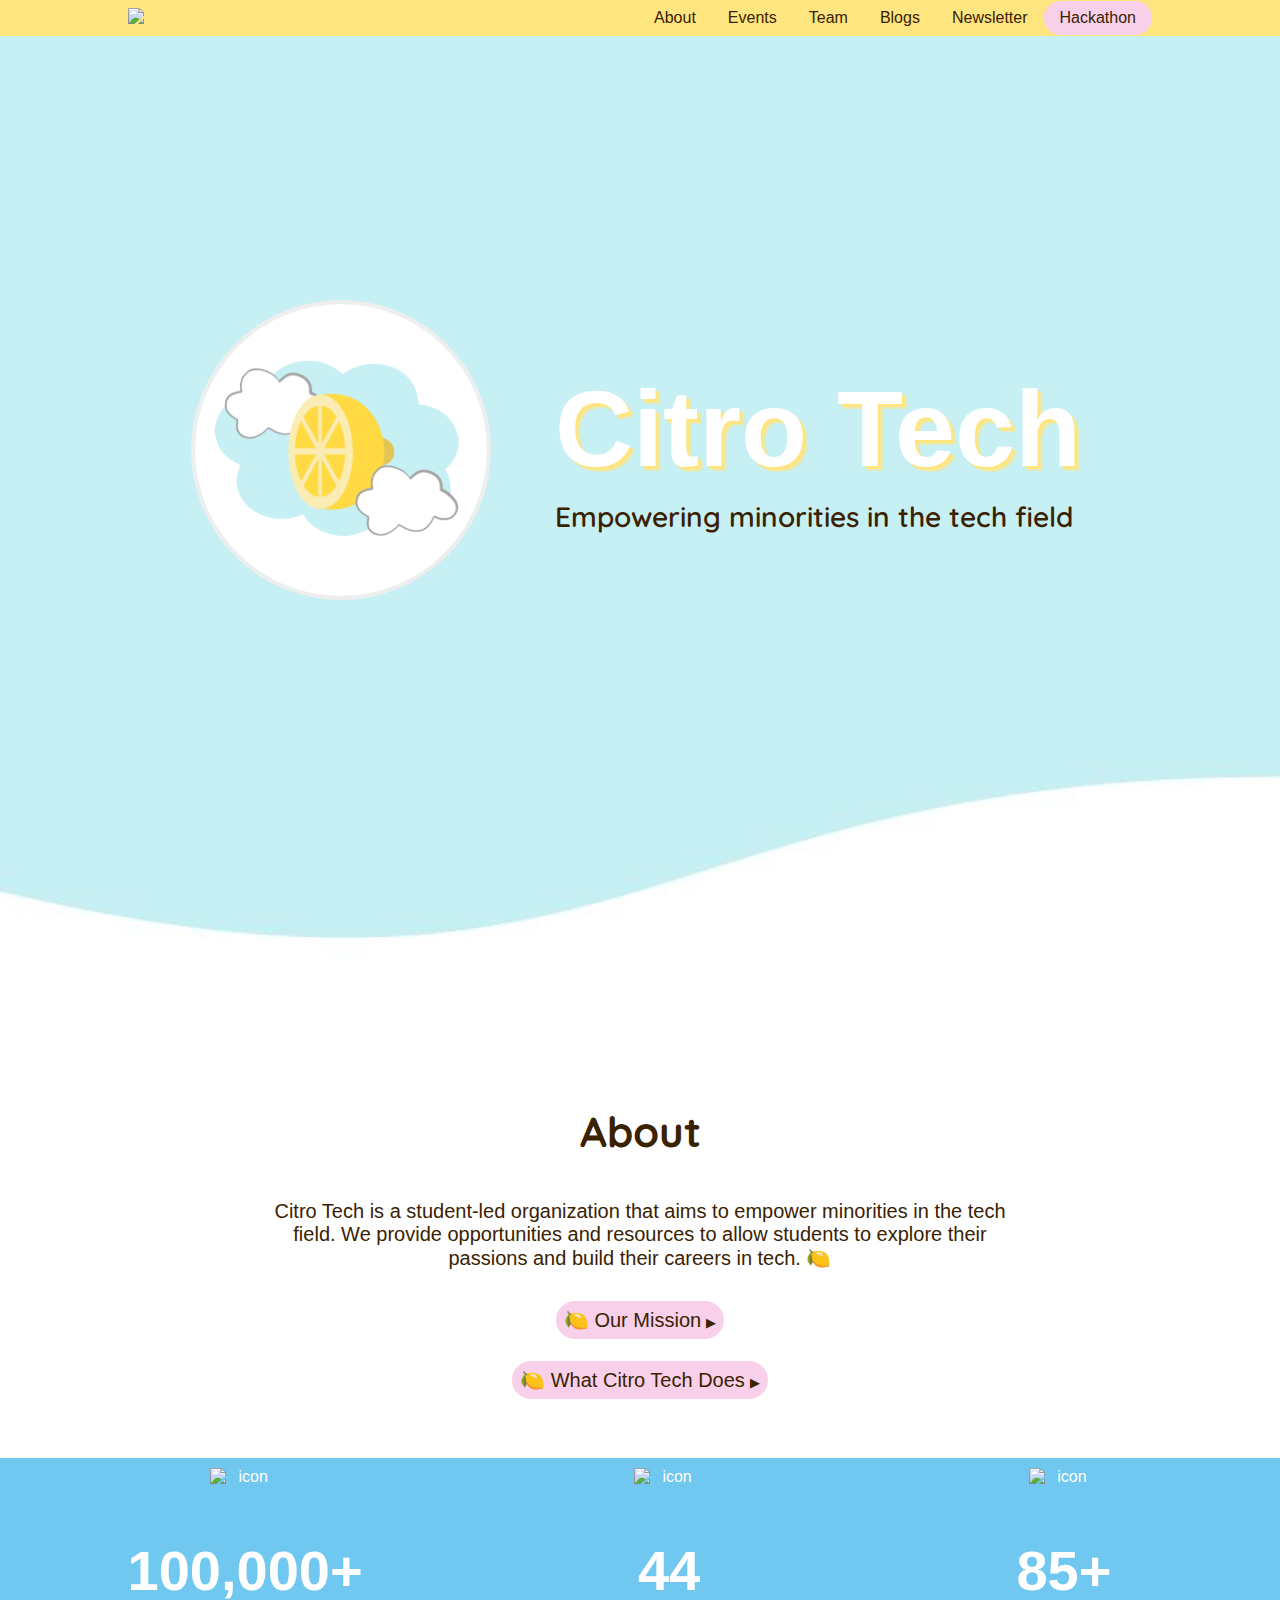
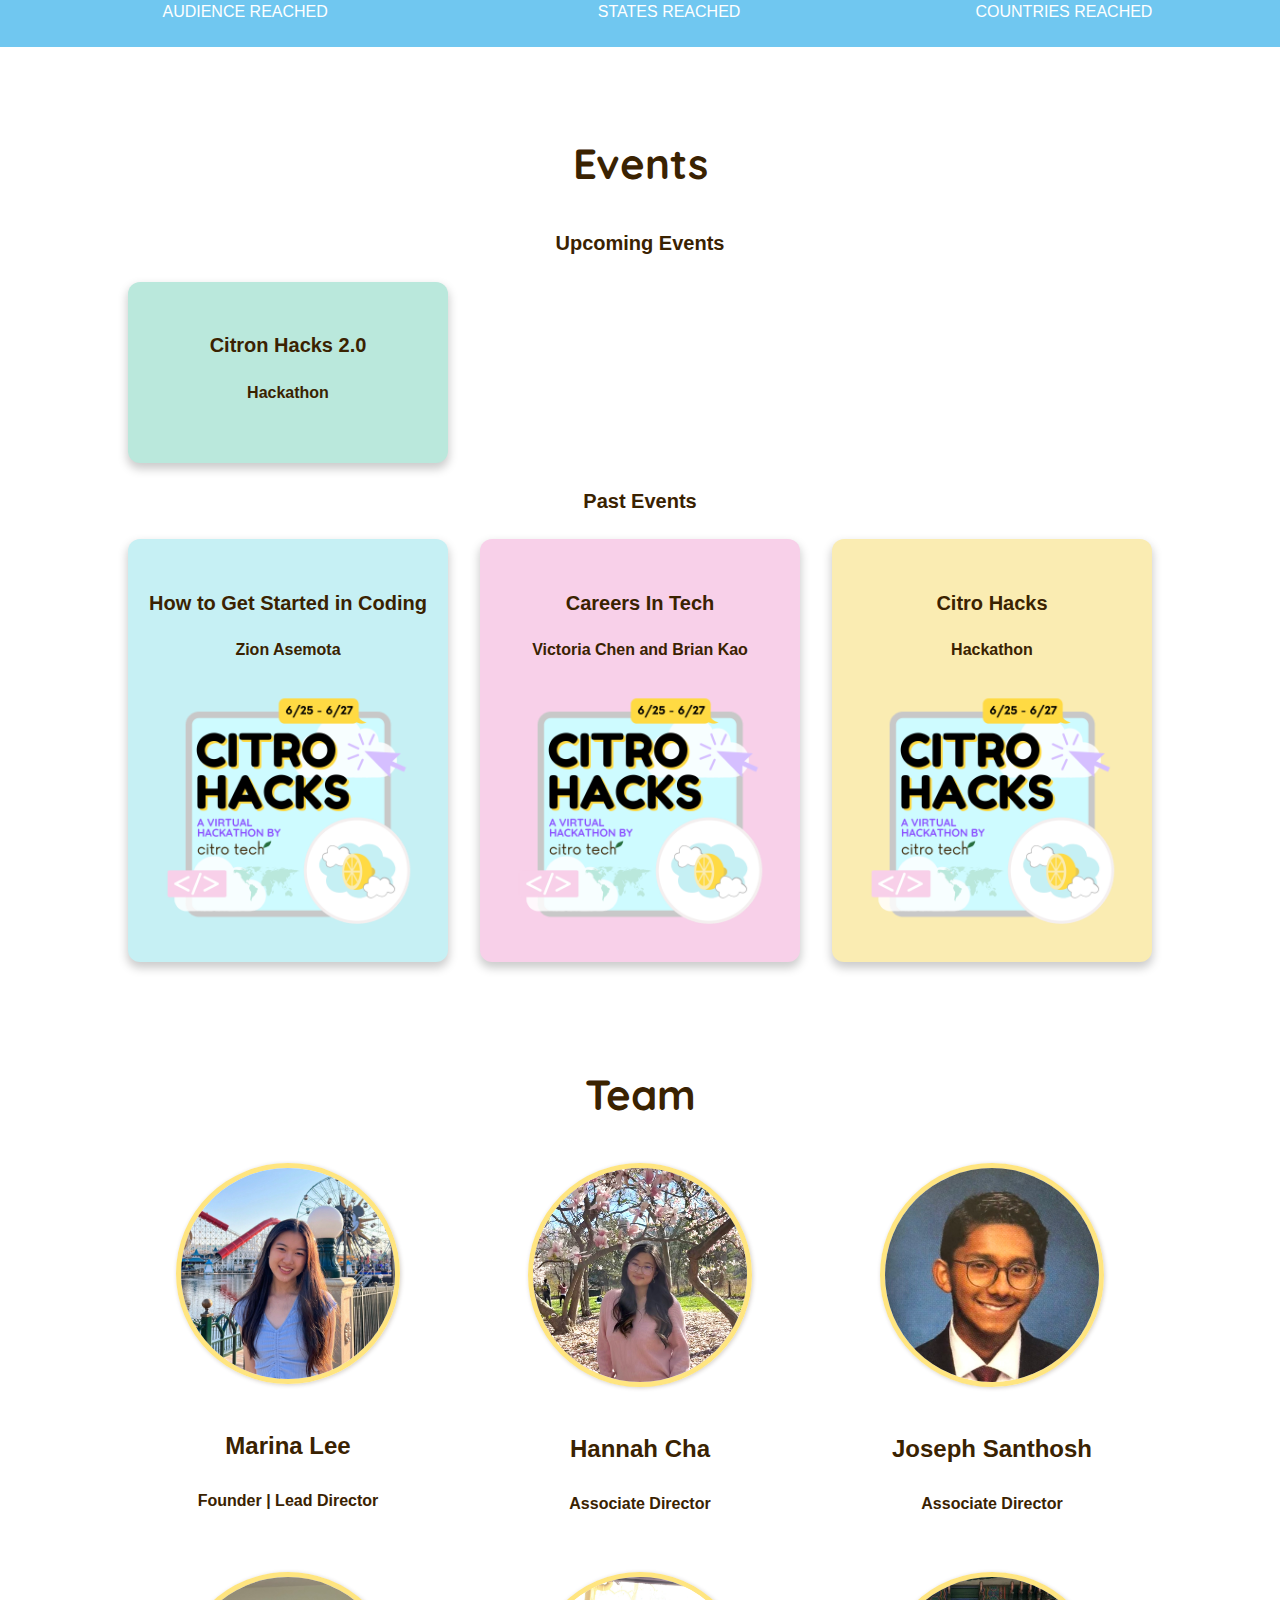
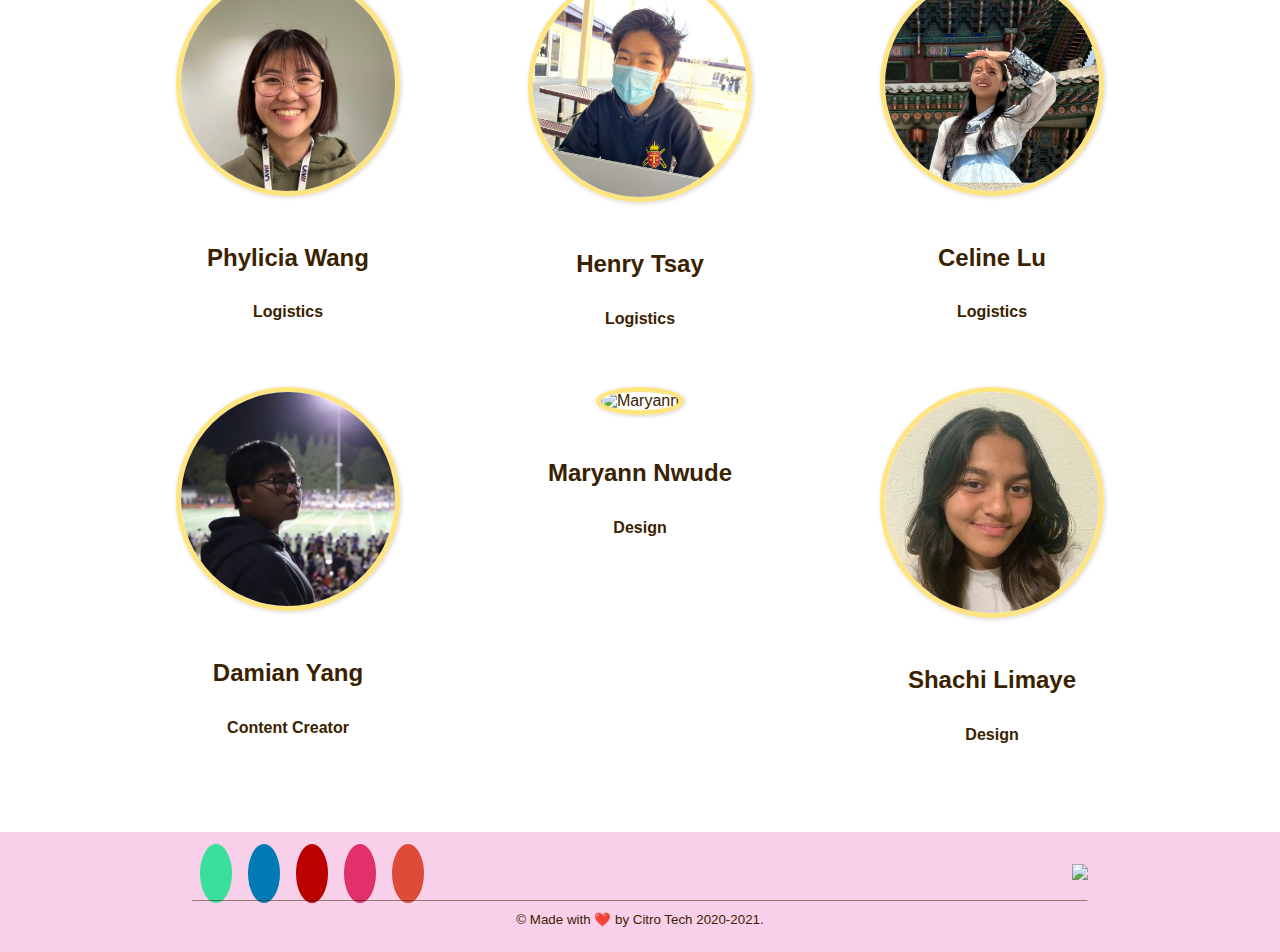
==== index.html @ 67422d12 "updated member pics on home page" ====
<!DOCTYPE html>
<html lang="en">
  <head>
    <title>Citro Tech</title>
    <meta charset="utf-8" />
    <link rel="icon" href="images/citroicon.png" type="image/png" />
    <!--meta tags-->
    <meta
      name="viewport"
      content="width=device-width, initial-scale=1.0, maximum-scale=1.0, user-scalable=0"
      name="viewport"
    />
    <meta http-equiv="X-UA-Compatible" content="IE=edge,chrome=1" />
    <meta
      name="description"
      content="Citro Tech is a student-led organization dedicated to empower underrepresented communities in the tech field and provide resources to increase awareness and diversity in artificial intelligence. 🍋"
    />
    <meta name="author" content="Citro Tech" />
    <meta name="theme-color" content="#FFDA43" />
    <meta
      name="google-site-verification"
      content="STVmq9_FUS6h9Fq8b8DHXO1IpTap04QPZ0lJsEToXJ4"
    />
    <meta
      name="google-site-verification"
      content="-1lXHFiLF6FrvX2ZNT90cpZLNsbr4JpanTOucVEtzy0"
    />
    <!--open graph meta tags-->
    <meta
      property="og:title"
      content="Citro Tech | Empowering minorities in tech"
    />
    <meta property="og:url" content="https://citro.tech" />
    <meta property="og:type" content="website" />
    <meta property="og:site_name" content="Citro Tech" />
    <meta
      property="og:description"
      content="Citro Tech is a student-led organization dedicated to empower underrepresented communities in the tech field and provide resources to increase awareness and diversity in artificial intelligence. 🍋"
    />
    <meta property="og:image" content="https://fragile.rocks/3zk" />
    <!--twitter meta tags-->
    <meta property="twitter:site" content="Citro Tech" />
    <meta
      property="twitter:text:title"
      content="Citro Tech is a student-led organization dedicated to empower underrepresented communities in the tech field and provide resources to increase awareness and diversity in artificial intelligence. 🍋"
    />
    <meta property="twitter:image" content="https://fragile.rocks/3zk" />
    <meta property="twitter:card" content="summary_large_image" />
    <!-- Global site tag (gtag.js) - Google Analytics -->
    <script
      async
      src="https://www.googletagmanager.com/gtag/js?id=G-70D6QVXB92"
    ></script>
    <script>
      window.dataLayer = window.dataLayer || [];
      function gtag() {
        dataLayer.push(arguments);
      }
      gtag("js", new Date());

      gtag("config", "G-70D6QVXB92");
    </script>

    <link rel="preconnect" href="https://fonts.gstatic.com" />
    <link
      href="https://fonts.googleapis.com/css2?family=Quicksand&display=swap"
      rel="stylesheet"
    />
    <link rel="preconnect" href="https://fonts.gstatic.com" />
    <link
      href="https://fonts.googleapis.com/css2?family=Quicksand:wght@600&display=swap"
      rel="stylesheet"
    />
    <link rel="stylesheet" href="style.css" />
    <script
      src="https://kit.fontawesome.com/8c8404d857.js"
      crossorigin="anonymous"
    ></script>
    <script src="https://ajax.googleapis.com/ajax/libs/jquery/3.5.1/jquery.min.js"></script>
  </head>
  <body>
    <nav class="navbar">
      <div class="logo">
        <a href="https://citro.tech/"
          ><img id="nav-logo" src="images/citrologo.png"
        /></a>
      </div>
      <a class="toggle-button">
        <span class="bar"></span>
        <span class="bar"></span>
        <span class="bar"></span>
      </a>
      <div class="navbar-links">
        <ul class="nav">
          <li><a href="#about">About</a></li>
          <li><a href="#events">Events</a></li>
          <li><a href="#team">Team</a></li>
          <li><a href="https://blog.citro.tech">Blogs</a></li>
          <li>
            <a
              href="https://mailchi.mp/9635b1c31c69/join-our-mailing-list"
              target="_blank"
              >Newsletter</a
            >
          </li>
          <li id="news-btn">
            <a href="/citrohacks/2023/index.html">Hackathon</a>
          </li>
        </ul>
      </div>
    </nav>
    <section id="home" class="page-header">
      <div class="header-logo-container" id="reg-site">
        <img id="reg-header-logo" src="images/citro_logo_white.png" />
      </div>
      <div class="header-text">
        <h1>Citro Tech</h1>
        <h2>Empowering minorities in the tech field</h2>
      </div>
    </section>
    <section class="squiggle-transition">
      <img id="squiggle" src="images/firstwave.jpg" />
    </section>
    <section id="about">
      <h3>About</h3>
      <p>
        Citro Tech is a student-led organization that aims to empower minorities
        in the tech field. We provide opportunities and resources to allow
        students to explore their passions and build their careers in tech. 🍋
      </p>
      <div id="collapsible-info">
        <button type="button" class="collapsible animate-on-scroll">
          <span>🍋 Our Mission</span>
        </button>
        <div class="content">
          <p>
            Citro Tech aims to address the lack of diversity in the tech field
            and encourage more people to pursue careers in tech. We hope to
            educate, inspire, and empower the next generation of leaders in tech
            by building an inclusive community and establishing unique
            initiatives.
          </p>
        </div>
        <button type="button" class="collapsible animate-on-scroll">
          <span>🍋 What Citro Tech Does</span>
        </button>
        <div class="content">
          <p>
            Citro Tech has 4 sub-teams: Blog Writers, Content Creators, Project
            Developers, and Outreach. We work on articles, short videos, and
            research projects with insightful info. We also publish a newsletter
            every 2 weeks with internship opportunities, learning resources, and
            event updates. Lastly, our grand plan is Citro Hacks, an
            all-inclusive and unforgettable hackathon coming in 2021!
          </p>
        </div>
      </div>
    </section>
    <section>
      <div class="stats-box">
        <div class="smol-stats-box">
          <img src="images/user.svg" alt="icon" width="70" height="70" />
          <p class="stats-box-number">100,000+</p>
          <p class="stats-box-label">audience reached</p>
        </div>
        <div class="smol-stats-box">
          <img src="images/building.svg" alt="icon" width="70" height="70" />
          <p class="stats-box-number">44</p>
          <p class="stats-box-label">states reached</p>
        </div>
        <div class="smol-stats-box">
          <img src="images/globe.svg" alt="icon" width="70" height="70" />
          <p class="stats-box-number">85+</p>
          <p class="stats-box-label">countries reached</p>
        </div>
      </div>
    </section>
    <section id="events">
      <h3>Events</h3>
      <h4>Upcoming Events</h4>
      <div class="grid-container">
        <div class="prize-holder green">
          <h4>Citron Hacks 2.0</h4>
          <h5>Hackathon</h5>
          <img src="" />
        </div>
       
      </div>
      <h4>Past Events</h4>
      <div class="grid-container">
        <div class="prize-holder blue">
          <h4>How to Get Started in Coding</h4>
          <h5>Zion Asemota</h5>
          <img src="images/citro_hacks_1.png" />
        </div>
        <div class="prize-holder pink">
          <h4>Careers In Tech</h4>
          <h5>Victoria Chen and Brian Kao</h5>
          <img src="images/citro_hacks_1.png" />
        </div>
        <div class="prize-holder yellow">
          <h4>Citro Hacks</h4>
          <h5>Hackathon</h5>
          <img src="images/citro_hacks_1.png" />
        </div>
      </div>
    </section>
    <section id="team">
      <h3>Team</h3>
      <div class="grid-container">
        <div class="team-member animate-on-scroll">
          <img src="images/members/marina-disney.jpg" alt="Marina" />
          <h4>Marina Lee</h4>
          <h5>Founder | Lead Director</h5>
          <!-- <a
            class="team-social"
            href="https://www.linkedin.com/in/marinahylee/"
            target="_blank"
            ><i class="fab fa-linkedin-in"></i
          ></a> -->
        </div>
        <div class="team-member animate-on-scroll">
          <img src="images/members/hannah.jpeg" alt="Hannah" />
          <h4>Hannah Cha</h4>
          <h5>Associate Director</h5>
        </div>
        <div class="team-member animate-on-scroll">
          <img src="images/members/joseph.jpg" alt="Joseph" />
          <h4>Joseph Santhosh</h4>
          <h5>Associate Director</h5>
        </div>
        <div class="team-member animate-on-scroll">
          <img src="images/members/phylicia.png" alt="Phylicia" />
          <h4>Phylicia Wang</h4>
          <h5>Logistics</h5>
        </div>
        <div class="team-member animate-on-scroll">
          <img src="images/members/henry.jpg" alt="Henry" />
          <h4>Henry Tsay</h4>
          <h5>Logistics</h5>
        </div>
        <div class="team-member animate-on-scroll">
          <img src="images/members/celine.jpg" alt="Celine" />
          <h4>Celine Lu</h4>
          <h5>Logistics</h5>
        </div>
        <div class="team-member animate-on-scroll">
          <img src="images/members/damyan.jpg" alt="Damian" />
          <h4>Damian Yang</h4>
          <h5>Content Creator</h5>
        </div>
        <div class="team-member animate-on-scroll">
          <img src="images/members/maryann.png" alt="Maryann" />
          <h4>Maryann Nwude</h4>
          <h5>Design</h5>
        </div>
        <div class="team-member animate-on-scroll">
          <img src="images/members/shachi.JPG" alt="Shachi" />
          <h4>Shachi Limaye</h4>
          <h5>Design</h5>
        </div>
        
      </div>
    </section>
    <footer>
      <section class="social-wrapper">
        <div class="social-links">
          <a
            class="social-buttons"
            href="https://linktr.ee/citrotech/"
            target="_blank"
            ><i class="fas fa-link"></i
          ></a>
          <a
            class="social-buttons"
            href="https://www.linkedin.com/company/citro-tech/"
            target="_blank"
            ><i class="fab fa-linkedin-in"></i
          ></a>
          <a
            class="social-buttons"
            href="https://www.youtube.com/channel/UC11dTdsSqNHJawj97apdhVA/featured?view_as=subscriber"
            target="_blank"
            ><i class="fab fa-youtube"></i
          ></a>
          <a
            class="social-buttons"
            href="https://www.instagram.com/citro.tech/"
            target="_blank"
            ><i class="fab fa-instagram"></i
          ></a>
          <a
            class="social-buttons"
            href="mailto:teamcitrotech@gmail.com"
            target="_blank"
            ><i class="far fa-envelope"></i
          ></a>
        </div>
        <div class="logo">
          <img id="foot-logo" src="images/citrologo.png" />
        </div>
      </section>
      <hr />
      <section class="copyright">
        <small>© Made with ❤️ by Citro Tech 2020-2021.</small>
      </section>
    </footer>
    <script src="scripts/scroll.js"></script>
    <script src="scripts/navbarscript.js"></script>
    <script src="scripts/collapsible.js"></script>
    <script src="scripts/animateOnScroll.js"></script>
  </body>
</html>
---- style.css ----
@font-face {
  font-family: now;
  src: url(now/Now-Regular.otf);
}

* {
  box-sizing: border-box;
}

body {
  margin: 0;
  padding: 0;
  font-family: "now", sans-serif;
  color: #3a2201;
}

section {
  margin: 2em 0;
}

.navbar {
  position: fixed;
  top: 0;
  left: 0;
  right: 0;
  display: flex;
  justify-content: space-between;
  background-color: #ffe580;
  align-items: center;
  padding: 0 10vw;
  color: #3a2201;
  z-index: 10;
}

.logo {
  margin: 0.5rem 0;
}

#nav-logo {
  width: auto;
  height: 4rem;
}

.navbar-links ul {
  margin: 0;
  padding: 0;
  display: flex;
}

.navbar-links li {
  list-style: none;
}

.navbar-links li a {
  color: #3a2201;
  text-decoration: none;
  padding: 0.5rem 1rem;
  display: block;
}

.navbar-links li:hover {
  text-decoration: underline;
}

#news-btn {
  text-decoration: none;
}

#news-btn a {
  background-color: #f8d0e9;
  border-radius: 24px;
  transition: 0.2s;
}

#news-btn a:hover {
  text-decoration: none;
  background-color: #d5bfff;
  border-radius: 24px;
}

.toggle-button {
  position: absolute;
  top: 2rem;
  right: 10vw;
  display: none;
  flex-direction: column;
  justify-content: space-between;
  width: 30px;
  height: 20px;
}

.toggle-button .bar {
  height: 3px;
  width: 100%;
  background-color: white;
  border-radius: 10px;
}

a {
  text-decoration: none;
  color: inherit;
}
a:visited,
a:hover {
  color: inherit;
}

#home {
  background-color: #c6f0f4;
  display: flex;
  justify-content: center;
  align-items: center;
  padding: 0 10vw;
  height: 100vh;
  margin: 0 !important;
}

.header-logo-container {
  height: 100vh;
  min-height: 500px;
  display: flex;
  align-items: center;
}

#reg-site {
  padding-right: 4rem;
}
#hackathon-site {
  padding-left: 4rem;
}

#reg-header-logo {
  width: 300px;
  height: auto;
  border-radius: 50%;
  border: 4px solid #eee;
  animation-name: biglogo;
  animation-duration: 1s;
  animation-iteration-count: 1;
  animation-timing-function: linear;
}

@keyframes biglogo {
  from {
    transform: rotate(0deg) scale(0.1);
    opacity: 0.1;
  }
  to {
    transform: rotate(360deg) scale(1);
    opacity: 1;
  }
}

.header-text h1 {
  margin: 0.5rem 0.5rem 0.5rem 0;
  font-size: 108px;
  font-family: "Now", sans-serif;
  color: white;
  text-shadow: 3px 3px #ffe580, 5px 5px #ffe58085;
  animation-name: title;
  animation-duration: 0.8s;
  animation-iteration-count: 1;
  animation-timing-function: ease;
}

.header-text h2 {
  margin: 0.5rem 0.5rem 0.5rem 0;
  margin-right: 0.5rem;
  font-family: "Quicksand", sans-serif;
  font-size: 28px;
  font-weight: 600;
  animation-name: subtitle;
  animation-duration: 1s;
  animation-iteration-count: 1;
  animation-timing-function: ease;
}

.times {
  font-weight: 500;
  font-size: 1.75em;
}

.time-container {
  position: relative;
  text-align: center;
  color: black;
}
.time-container div.row {
  position: absolute;
  top: 70%;
  left: 50%;
  transform: translate(-50%, -50%);
  font-size: 0.5rem;
}

@media only screen and (min-width: 750px) {
  .time-container div.row {
    font-size: 0.8rem;
  }
  .smol-hackathon-logo {
    display: none;
  }
}

@media (max-width: 750px) {
  .smol-hackathon-logo {
    display: block;
    margin: 0 auto;
    width: 70%;
  }
  .real-hackathon-logo,
  .times {
    display: none;
  }
}

@media (max-width: 500px) {
  .smol-hackathon-logo {
    width: 90%;
  }
}

/* @media only screen and (max-width: 750px) {
    .page-header div{
        display: none;
    }
} */

#events {
  padding: 1em 10vw;
}

#events h4 {
  font-size: 20px;
  text-align: center;
}

#sign-up-buttons {
  display: flex;
  flex-wrap: wrap;
}

#sign-up-buttons div {
  margin: 8px;
  padding: 8px 16px;
  background-color: #d5bfff;
  border-radius: 18px;
  transition: all 0.5s;
}

#sign-up-buttons div:first-of-type {
  margin-left: 0;
}

#sign-up-buttons div:hover {
  transform: scale(1.08);
  background-color: #b085ff;
}

.signup-btn {
  margin: 8px;
  padding: 8px 16px;
  background-color: #d5bfff;
  border-radius: 18px;
  transition: all 0.5s;
  border: none;
}

.signup-btn:hover {
  transform: scale(1.08);
  background-color: #b085ff;
}

.btn-row {
  display: flex;
  flex-wrap: wrap;
}

@keyframes title {
  0% {
    transform: translateX(-60%);
    opacity: 0.1;
  }
  100% {
    transform: translateX(0%);
    opacity: 1;
  }
}
@keyframes subtitle {
  0% {
    transform: translateX(-50%);
    opacity: 0.1;
  }
  100% {
    transform: translateX(0%);
    opacity: 1;
  }
}

h3 {
  text-align: center;
  font-size: 42px;
  font-family: "Quicksand", sans-serif;
}

p {
  text-align: center;
}

.squiggle-transition {
  margin-top: 0vh;
  width: 100%;
  height: fit-content;
  overflow: hidden;
  direction: rtl;
}

#squiggle {
  width: 100%;
  height: fit-content;
  min-width: 800px;
  margin: 0;
}

#about {
  padding: 1em 20vw;
  text-align: center;
}
#about p {
  font-size: 20px;
}
#stats-counter {
  margin: 5vh 0;
  display: flex;
  justify-content: space-between;
  flex-wrap: wrap;
}

#stats-counter h4 {
  font-size: 60px;
}

#info-links {
  text-align: center;
  display: flex;
  justify-content: space-around;
}

#info-links h5 {
  margin: 0.5em;
  font-size: 28px;
}

#schedule {
  padding: 1em 10vw;
}

#schedule h2 {
  display: inline;
  padding: 0 1em;
}

#schedule span {
  font-size: 1.5em;
}

#sched-and-events {
  display: flex;
  min-height: 330px;
}

#events-container {
  margin-right: 2em;
  flex-grow: 1;
  flex-basis: 0;
}

@media (max-width: 1000px) {
  #events-container {
    display: none;
  }
  #schedule-container {
    margin: 0 !important;
  }
}

.events-div {
  display: none;
  text-align: center;
  height: 100%;
  background-position: center;
  background-image: url("images/bigcloud.png");
  background-size: contain;
  background-position: center top;
  background-repeat: no-repeat;
  padding-top: 20%;
}

/* .events-div h4 {

}

.events-div h5 {
    
} */
.events-div p {
  margin: 0 auto;
  max-width: 60%;
}

.scrollbuttons {
  cursor: pointer;
}

#schedule-container {
  margin-left: 2em;
  flex-grow: 1;
  flex-basis: 0;
}

.schedule-title {
  display: flex;
  justify-content: center;
  align-items: center;
}

table {
  margin: 0 auto;
  border-radius: 16px;
  border-spacing: 0;
  border-collapse: collapse;
  padding: 0;
  width: 100%;
  max-width: 900px;
  box-shadow: 0px 5px 20px 1px #aaaaaa;
  -moz-box-shadow: 0px 5px 20px 1px #aaaaaa;
  -webkit-box-shadow: 0px 5px 20px 1px #aaaaaa;
}

th,
td {
  text-align: center;
  padding: 12px;
  font-size: 18px;
  line-height: 18px;
}

th {
  background-color: #bae8dc;
}

td {
  background-color: #f2feff;
  transition: all 0.5s ease;
}

th:first-child {
  border-radius: 16px 0 0 0;
}

th:last-child {
  border-radius: 0 16px 0 0;
}

tr:hover td {
  font-size: 19px;
  background-color: #c6f0f4;
}

tr:last-child td:first-child {
  border-radius: 0 0 0 16px;
}

tr:last-child td:last-child {
  border-radius: 0 0 16px 0;
}

.schedule-slides {
  display: none;
}

button {
  font-family: inherit;
  color: inherit;
}

.collapsible {
  background-color: transparent;
  cursor: pointer;
  padding: 18px;
  width: 100%;
  border: none;
  text-align: center;
  outline: none;
  font-size: 20px;
  position: relative;
}
.collapsible span {
  background-color: #f8d0e9;
  padding: 8px;
  transition: 0.2s;
  border-radius: 20px;
}

.collap-active span,
.collapsible span:hover {
  background-color: #d5bfff;
}

.content {
  padding: 0 18px;
  max-height: 0;
  overflow: hidden;
  transition: max-height 0.2s ease-out;
}
.collapsible span:after {
  content: "\25B6";
  font-size: 13px;
  color: #3a2201;
  margin-left: 5px;
}

.collap-active span:after {
  content: "\25BC";
}

#faq {
  padding: 1em 10vw;
}
#faq .collapsible-grid {
  display: grid;
  grid-template-columns: repeat(2, minmax(8rem, 1fr));
  grid-gap: 0.5em 3em;
  text-align: center;
}

#faq .collapsible {
  background-color: #d5bfff;
  padding: 6px;
  transition: 0.2s;
  border-radius: 24px;
  margin: 10px 0;
  font-size: 18px;
  line-height: 32px;
}
#faq .collapsible span {
  background-color: transparent;
  padding: 0px;
}
#faq .collapsible span:hover {
  background-color: transparent;
}
#faq .collap-active {
  background-color: #c6f0f4;
}
#sponsors {
  padding: 1em 10vw;
  position: relative;
}

#sponsors p {
  padding-bottom: 1.5em;
}
.sponsor-div {
  width: 16rem;
}
.sponsor-div img {
  width: 100%;
  transition: all 0.5s;
}

#hcb {
  display: flex;
  justify-content: center;
  align-items: center;
  padding: 2em;
}

#hcb img {
  width: 24em;
  height: auto;
  transition: all 0.5s;
}

.sponsor-div img:hover,
#hcb img:hover {
  transform: scale(1.07);
}
#volunteers {
  padding: 1em 10vw;
  position: relative;
}

#volunteers p {
  padding-bottom: 1.5em;
}

#team {
  padding: 1em 10vw;
  margin-bottom: 5vh;
  position: relative;
}
.grid-container {
  display: grid;
  grid-template-columns: repeat(3, minmax(14rem, 1fr));
  grid-gap: 2em;
  justify-items: center;
  text-align: center;
}

#prizes-grid {
  grid-gap: 2em 3em;
}
#prizes {
  padding: 1em 10vw;
}

.prize-holder {
  width: 100%;
  padding: 1em;
  border-radius: 12px;
  box-shadow: 0px 5px 10px 1px #ccc;
  -moz-box-shadow: 0px 5px 10px 1px #ccc;
  -webkit-box-shadow: 0px 5px 10px 1px #ccc;
}

.yellow {
  background-color: #faecb2;
}

.green {
  background-color: #bae8dc;
}

.purple {
  background-color: #d5bfff;
}

.blue {
  background-color: #c6f0f4;
}

.pink {
  background-color: #f8d0e9;
}
.prize-holder img {
  width: 16em;
  height: auto;
}

.prize-holder ul {
  list-style: none;
  margin: 0;
  padding: 0;
}

#sponsor-grid {
  align-items: center;
}

@media (min-width: 1600px) {
  .grid-container {
    grid-template-columns: repeat(4, minmax(14rem, 1fr));
  }
}
@media (max-width: 1200px) {
  .grid-container {
    grid-template-columns: repeat(2, minmax(14rem, 1fr));
  }
}
@media (max-width: 800px) {
  .grid-container {
    grid-template-columns: repeat(1, minmax(14rem, 1fr));
  }
  #hcb img {
    width: 18em;
    height: auto;
  }
}

.grid-container h4 {
  padding-top: 0.5em;
  font-size: 24px;
}
.grid-container h5 {
  font-size: 16px;
}
.team-member {
  text-align: center;
}

.team-member img {
  width: 14rem;
  height: auto;
  border-radius: 50%;
  border: 5px solid #ffe580;
  box-shadow: 1px 1px 4px #3a220136;
}

.team-social {
  font-size: 24px;
  margin: 0.25rem;
  text-decoration: none;
  color: inherit;
  transition: transform 0.25s;
  display: inline-block;
}

.team-social:hover {
  transform: scale(1.15);
}

/*.animate-on-scroll{
    opacity: 1;
}*/
.animate-on-scroll.is-visible {
  animation-name: fadein;
  animation-duration: 1s;
  animation-timing-function: ease-out;
  animation-iteration-count: 1;
}

@keyframes fadein {
  0% {
    opacity: 0;
    transform: translateY(30%);
  }
  100% {
    opacity: 1;
    transform: translateY(0);
  }
}

@media (max-width: 900px) {
  .toggle-button {
    display: flex;
  }

  .navbar-links {
    display: none;
    width: 100%;
  }

  .navbar {
    flex-direction: column;
    align-items: flex-start;
  }

  .navbar-links ul {
    width: 100%;
    flex-direction: column;
  }

  .navbar-links li {
    text-align: right;
  }

  .navbar-links li a {
    padding: 0.75rem 0;
  }

  .navbar-links.active {
    display: flex;
  }

  #news-btn a {
    display: block;
    background-color: transparent;
  }
  #news-btn a:hover {
    text-decoration: underline;
    background-color: transparent;
  }
}
@media (max-width: 800px) {
  .collapsible {
    background-color: #f8d0e9;
    padding: 6px;
    transition: 0.2s;
    border-radius: 24px;
    margin: 10px;
    font-size: 18px;
    line-height: 32px;
  }
  .collapsible span {
    background-color: transparent;
    padding: 0px;
  }
  .collapsible span:hover {
    background-color: transparent;
  }
  .collap-active,
  .collapsible:hover {
    background-color: #d5bfff;
  }
  #info-links {
    flex-direction: column;
    justify-content: center;
  }
}

@media (max-width: 1250px) {
  .header-text h1 {
    font-size: 96px;
  }
}

@media (max-width: 1000px) {
  #faq {
    padding: 0 15vw;
  }
  #faq .collapsible-grid {
    grid-template-columns: repeat(1, minmax(8rem, 1fr));
  }
  #faq .collapsible {
    max-width: 400px;
  }
  .social-wrapper {
    display: flex;
    flex-direction: column;
    justify-content: center;
  }
}

footer {
  background-color: #f8d0e9;
  padding: 1.5em 15vw;
}

footer section {
  margin: 0 !important;
}

.social-wrapper {
  display: flex;
  justify-content: space-between;
  align-items: center;
}

.social-links {
  font-size: 1.5rem;
}

.social-buttons {
  padding: 0.5rem;
  text-align: center;
  color: white !important;
}

.social-buttons:hover {
  opacity: 0.8;
}

.social-buttons .fa-linkedin-in {
  background: #007bb5;
  text-align: center;
  padding: 1rem;
  border-radius: 50%;
}

.social-buttons .fa-instagram {
  background: #e1306c;
  text-align: center;
  padding: 1rem;
  border-radius: 50%;
}

.social-buttons .fa-youtube {
  background: #bb0000;
  text-align: center;
  padding: 1rem;
  border-radius: 50%;
}

.social-buttons .fa-envelope {
  background: #dd4b39;
  text-align: center;
  padding: 1rem;
  border-radius: 50%;
}

.social-buttons .fa-link {
  background: #39e09b;
  text-align: center;
  padding: 1rem;
  border-radius: 50%;
}

#foot-logo {
  width: auto;
  height: 4.5rem;
}

hr {
  border-top: 1px solid #3a2201;
  border-bottom-color: transparent;
  opacity: 0.5;
}

.copyright {
  text-align: center;
}

.copyright p {
  padding: 0;
  margin: 0;
}

@media (max-width: 560px) {
  .header-text h1 {
    font-size: 70px;
  }
  #reg-header-logo {
    display: none;
  }
  #schedule h2 {
    font-size: 24px;
  }
  #faq .collapsible {
    font-size: 16px;
  }
  footer {
    padding: 1.5em 10vw !important;
  }
  .social-buttons {
    padding: 0.1rem;
  }
  .social-links {
    font-size: 1rem;
  }
  .social-buttons .fa-linkedin-in {
    padding: 0.8rem;
  }

  .social-buttons .fa-instagram {
    padding: 0.8rem;
  }

  .social-buttons .fa-youtube {
    padding: 0.8rem;
  }

  .social-buttons .fa-envelope {
    padding: 0.8rem;
  }
  .social-buttons .fa-link {
    padding: 0.8rem;
  }
  #foot-logo {
    width: auto;
    height: 3rem;
  }
}

@media (max-width: 530px) {
  .header-text h1 {
    font-size: 60px;
  }
  .header-text h2 {
    font-size: 1.5em;
  }
}

@media (max-width: 376px) {
  #nav-logo {
    content: url(images/citroicon.png);
  }
}

@media (min-height: 900px) {
  .squiggle-transition {
    margin-top: -15vh;
    width: 100%;
    height: fit-content;
  }
}

@media (min-height: 1200px) {
  .squiggle-transition {
    margin-top: -10vh;
    width: 100%;
    height: fit-content;
  }
}

.stats-box {
  display: flex;
  flex-direction: row;
  width: 100%;
  background-color: #70c7f0;
  color: white;
  padding: 10px;
}

.smol-stats-box {
  display: flex;
  flex-direction: column;
  text-align: center;
  justify-content: center;
  margin: auto;
  align-items: center;
  padding-bottom: 0;
  margin-bottom: 0;
}

.stats-box-number {
  font-size: 3.5em;
  font-weight: bold;
  padding-bottom: 0;
  margin-bottom: 0;
  margin-top: 0;
}

.stats-box-label {
  text-transform: uppercase;
  padding: 0;
  margin-top: 0;
}

@media (max-width: 1000px) {
  .stats-box {
    flex-direction: column;
  }
}

#figma {
  height: 230px;
}
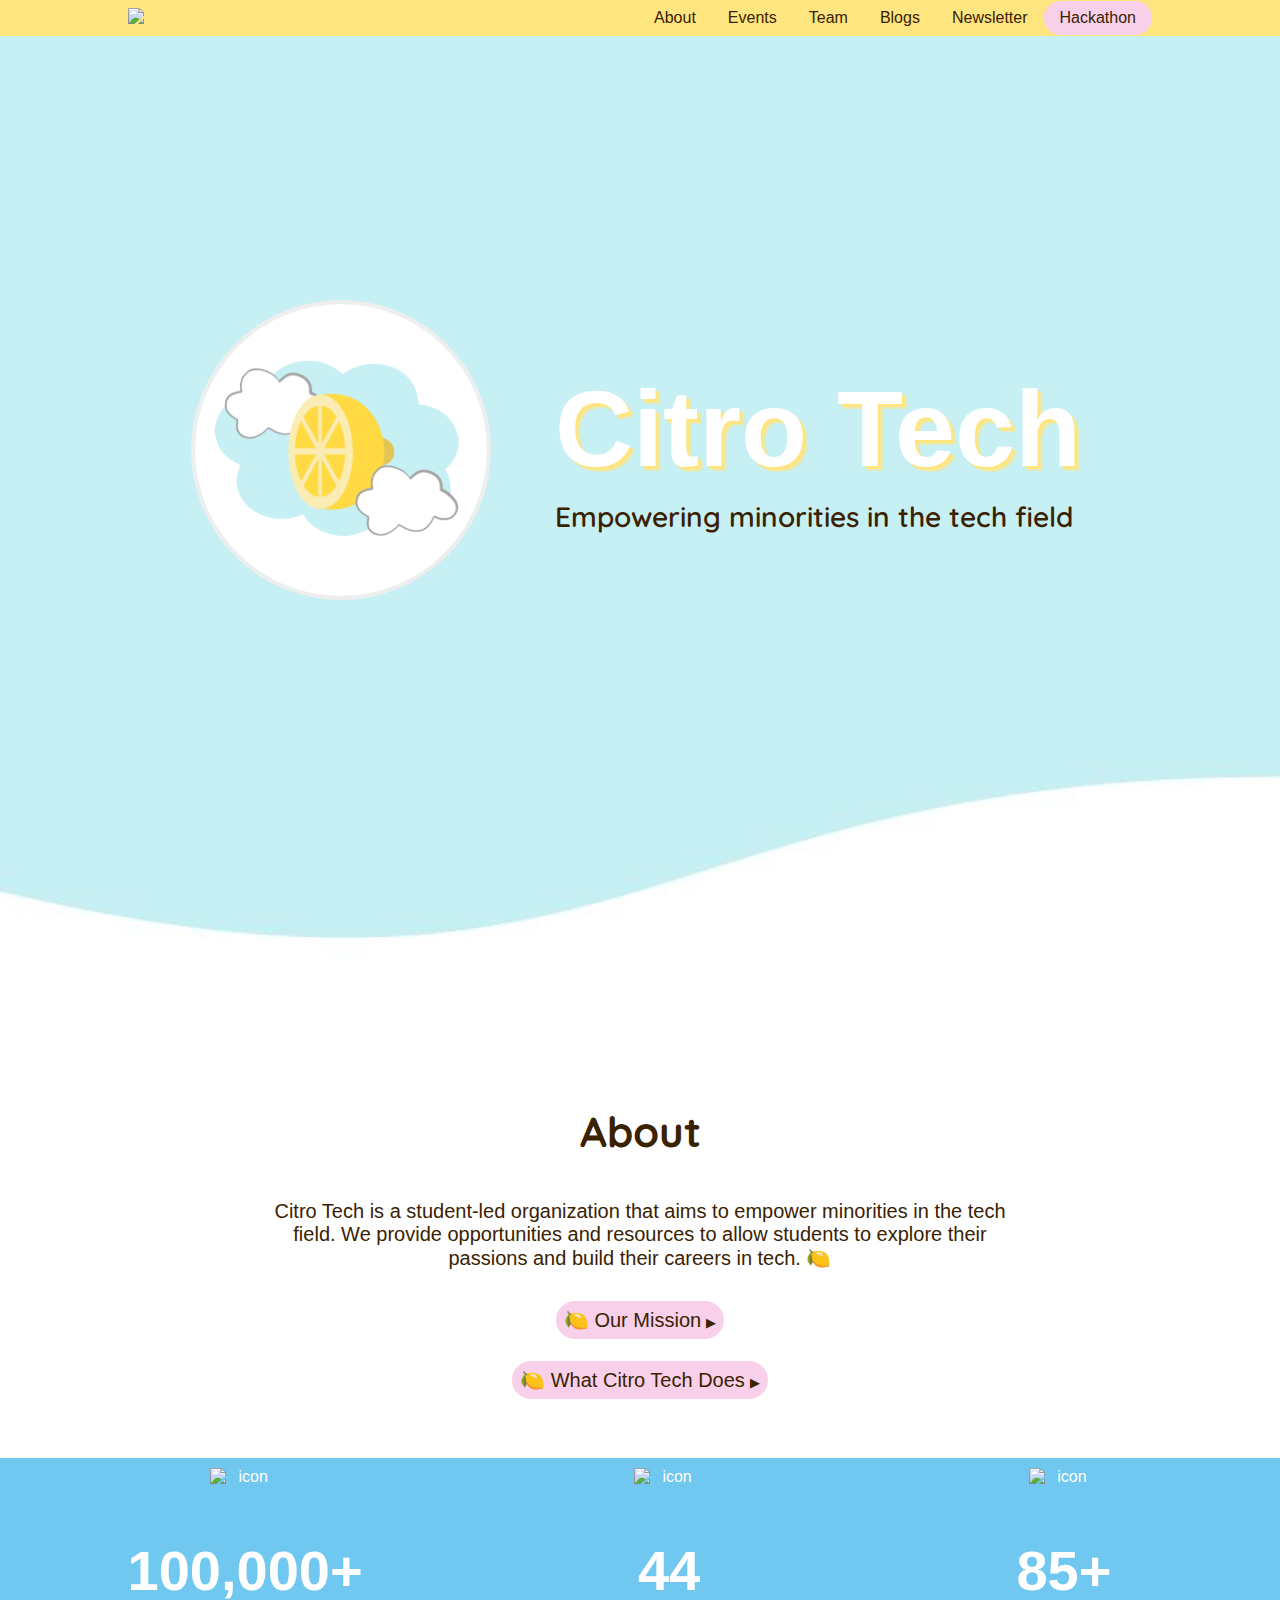
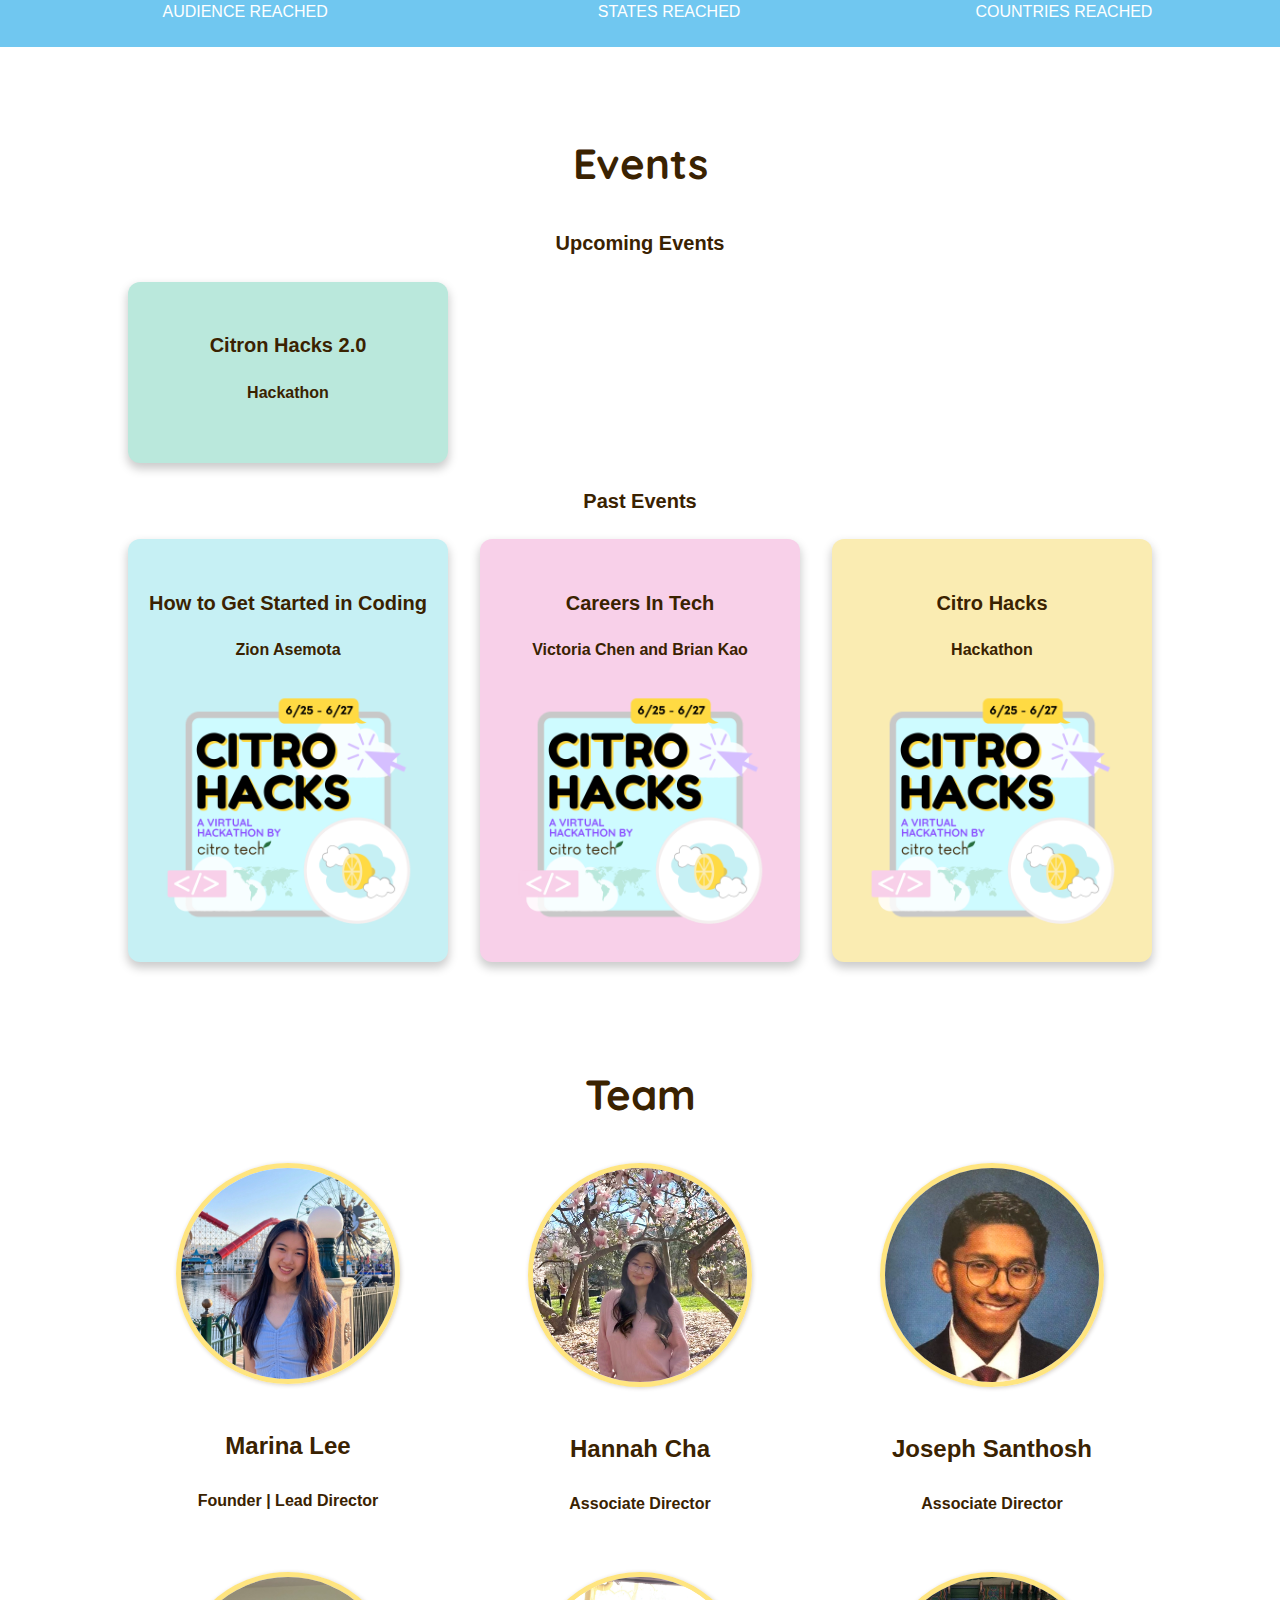
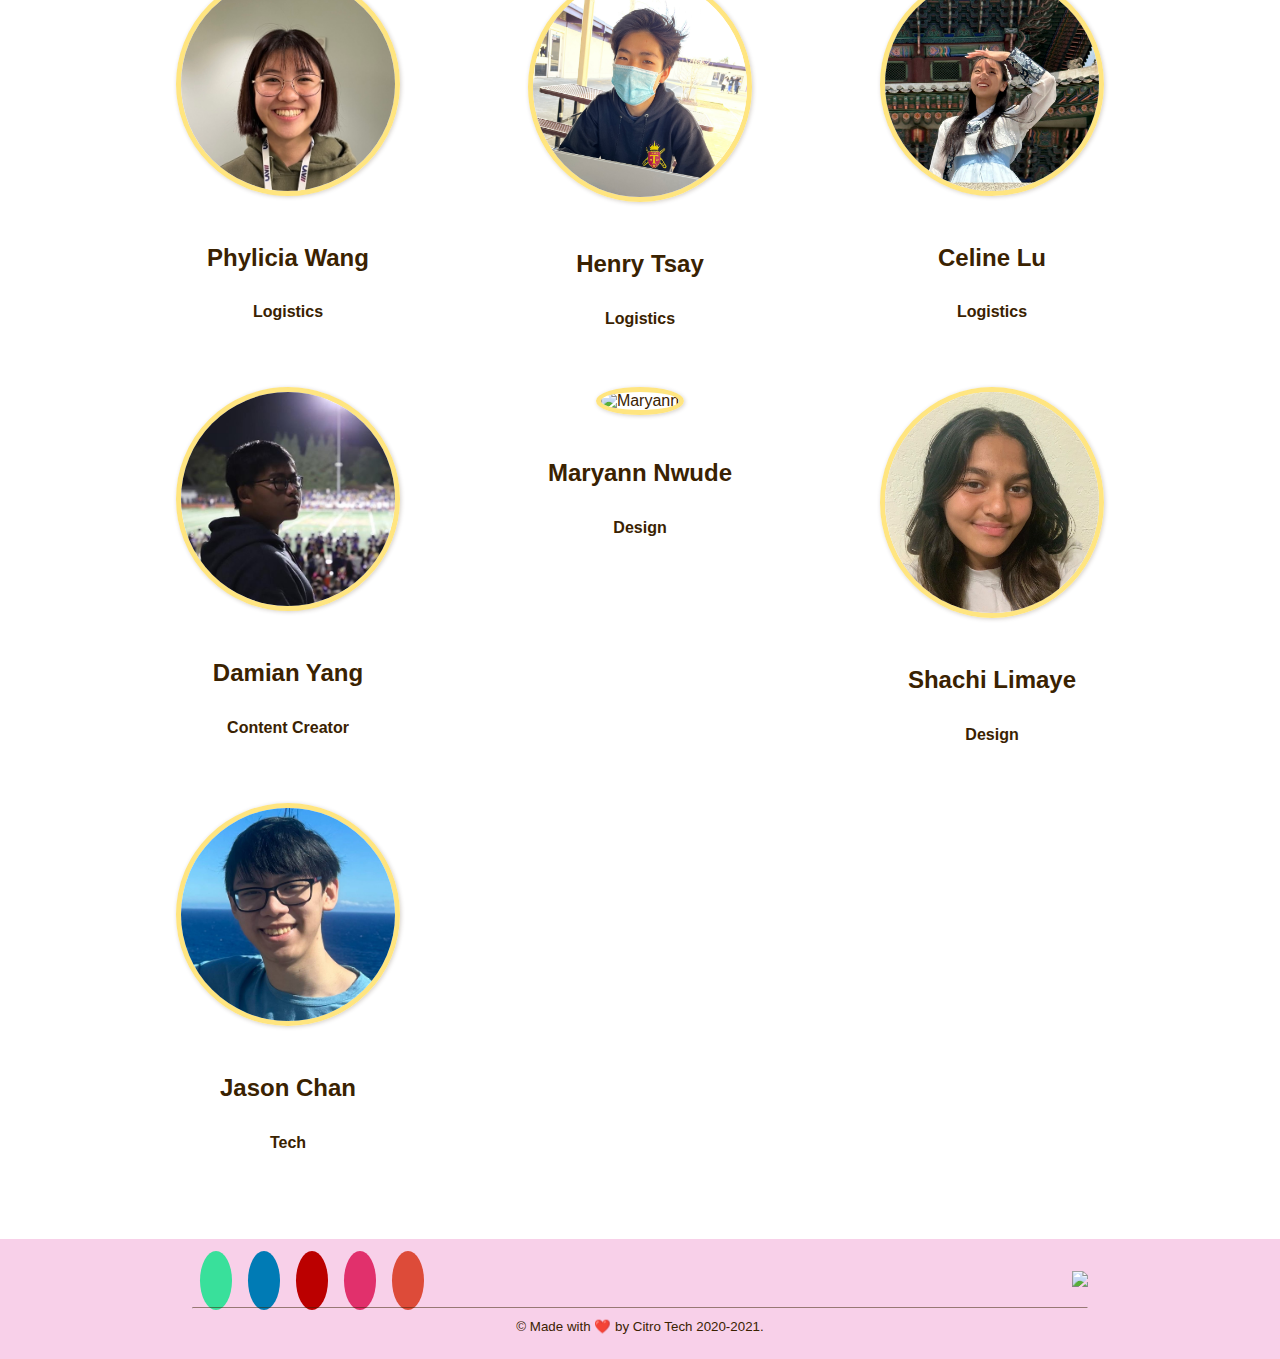
==== commit 4a0b09da: "Update members" ====
--- a/index.html
+++ b/index.html
@@ -259,7 +259,11 @@
           <h4>Shachi Limaye</h4>
           <h5>Design</h5>
         </div>
-        
+        <div class="team-member animate-on-scroll">
+          <img src="../../images/members/jason.jpg" alt="Jason" />
+          <h4>Jason Chan</h4>
+          <h5>Tech</h5>
+        </div>
       </div>
     </section>
     <footer>
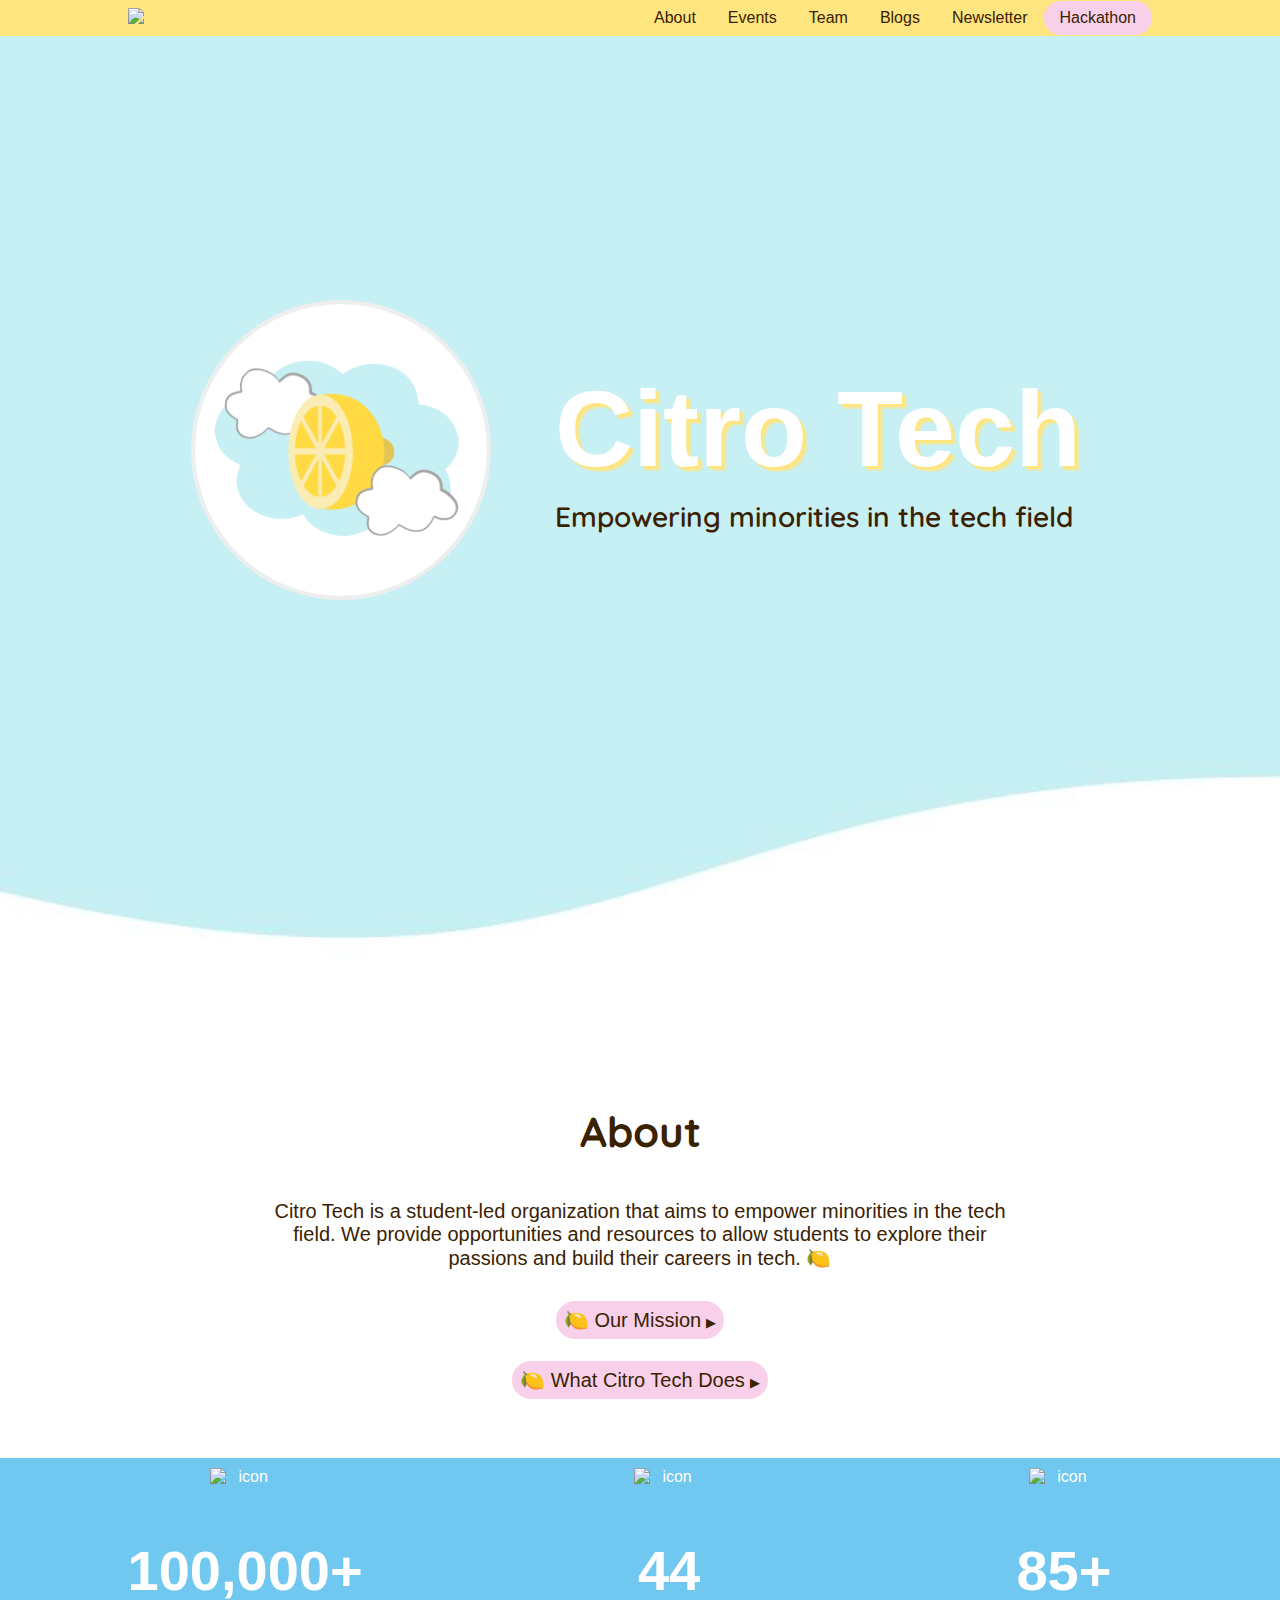
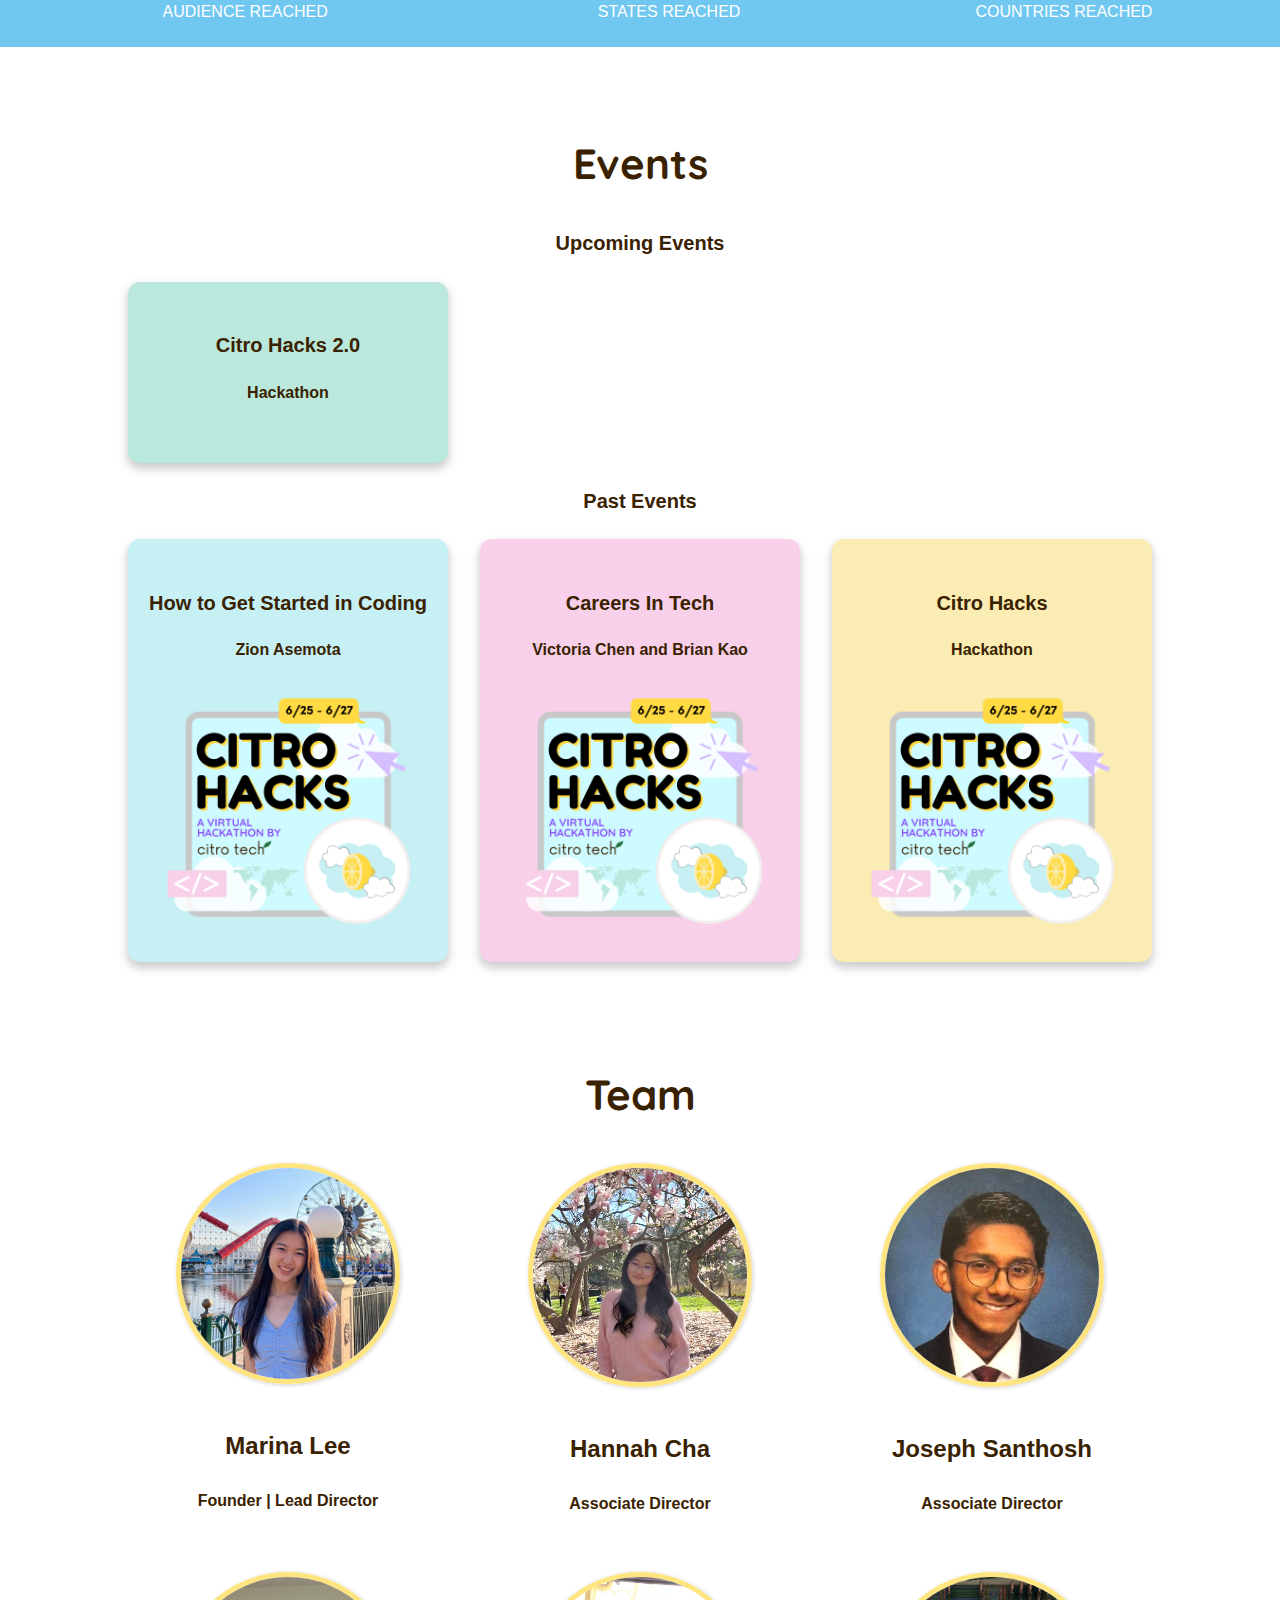
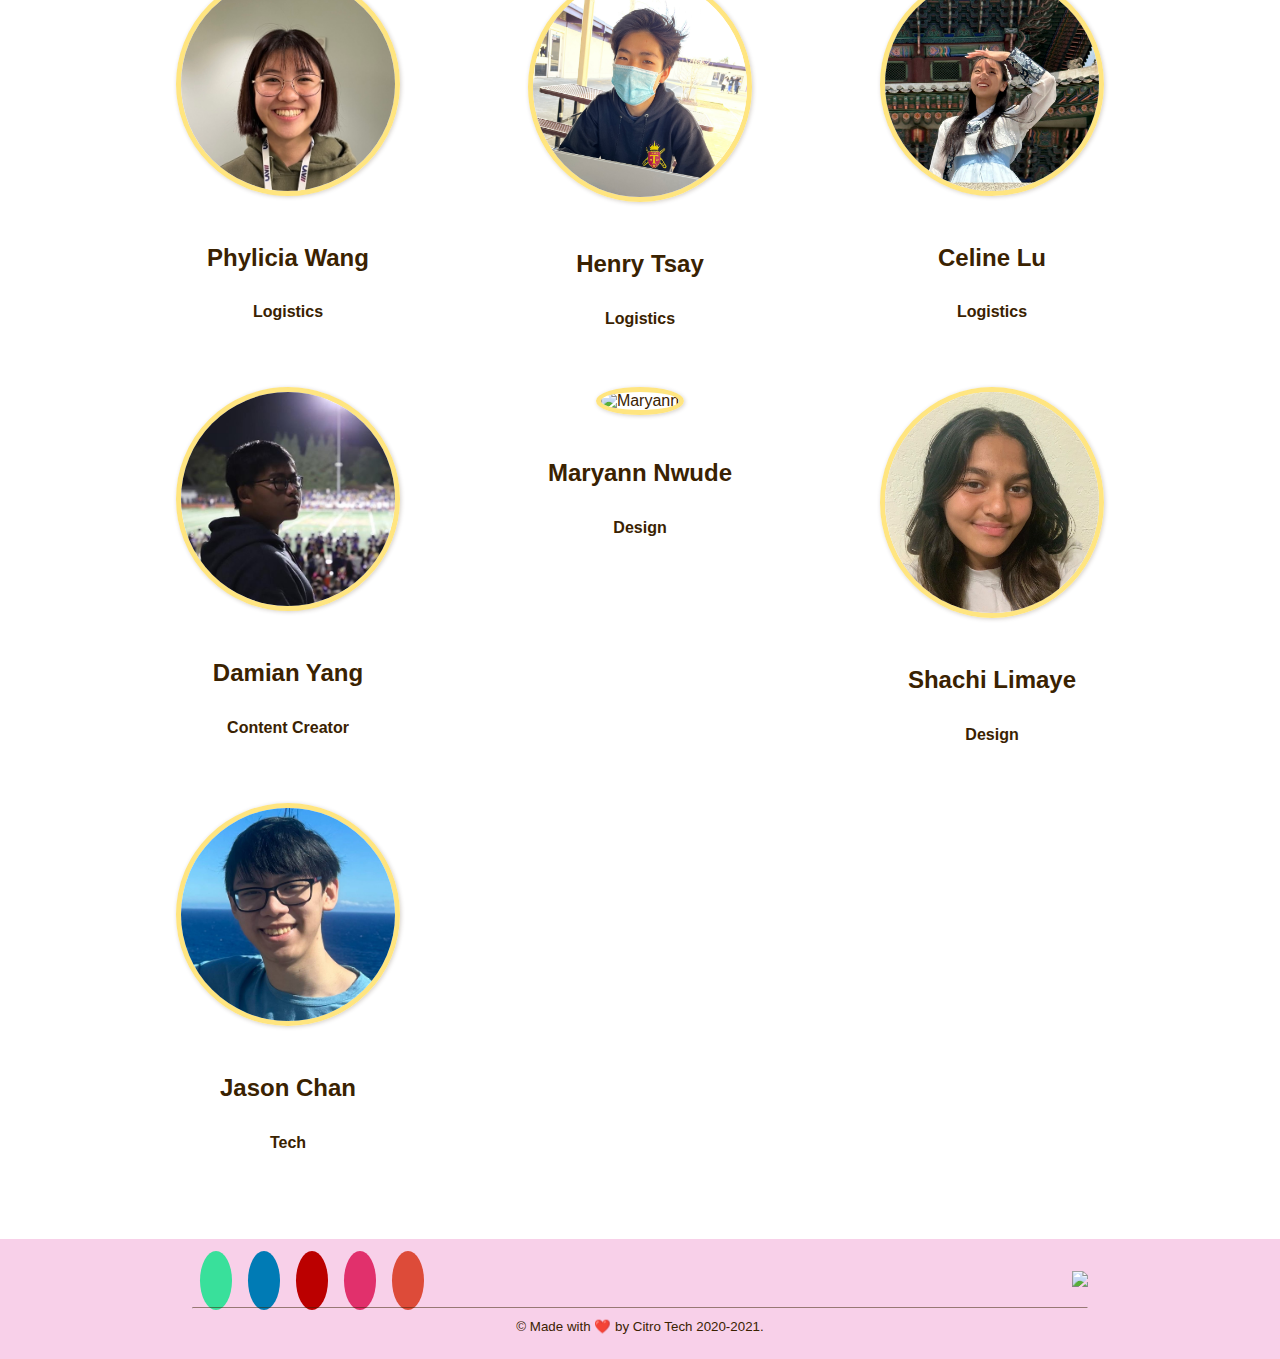
==== commit 065ed8ff: "Fixed Citro Hacks 2.0 card name" ====
--- a/index.html
+++ b/index.html
@@ -104,7 +104,7 @@
             >
           </li>
           <li id="news-btn">
-            <a href="/citrohacks/2023/index.html">Hackathon</a>
+            <a href="/citrohacks/index.html">Hackathon</a>
           </li>
         </ul>
       </div>
@@ -180,7 +180,7 @@
       <h4>Upcoming Events</h4>
       <div class="grid-container">
         <div class="prize-holder green">
-          <h4>Citron Hacks 2.0</h4>
+          <h4>Citro Hacks 2.0</h4>
           <h5>Hackathon</h5>
           <img src="" />
         </div>
--- a/style.css
+++ b/style.css
@@ -112,7 +112,7 @@
   align-items: center;
   padding: 0 10vw;
   height: 100vh;
-  margin: 0 !important;
+  margin: 0;
 }
 
 .header-logo-container {
@@ -886,6 +886,13 @@
   border-radius: 50%;
 }
 
+.social-buttons .fa-lemon {
+  background: #e0d539;
+  text-align: center;
+  padding: 1rem;
+  border-radius: 50%;
+}
+
 #foot-logo {
   width: auto;
   height: 4.5rem;
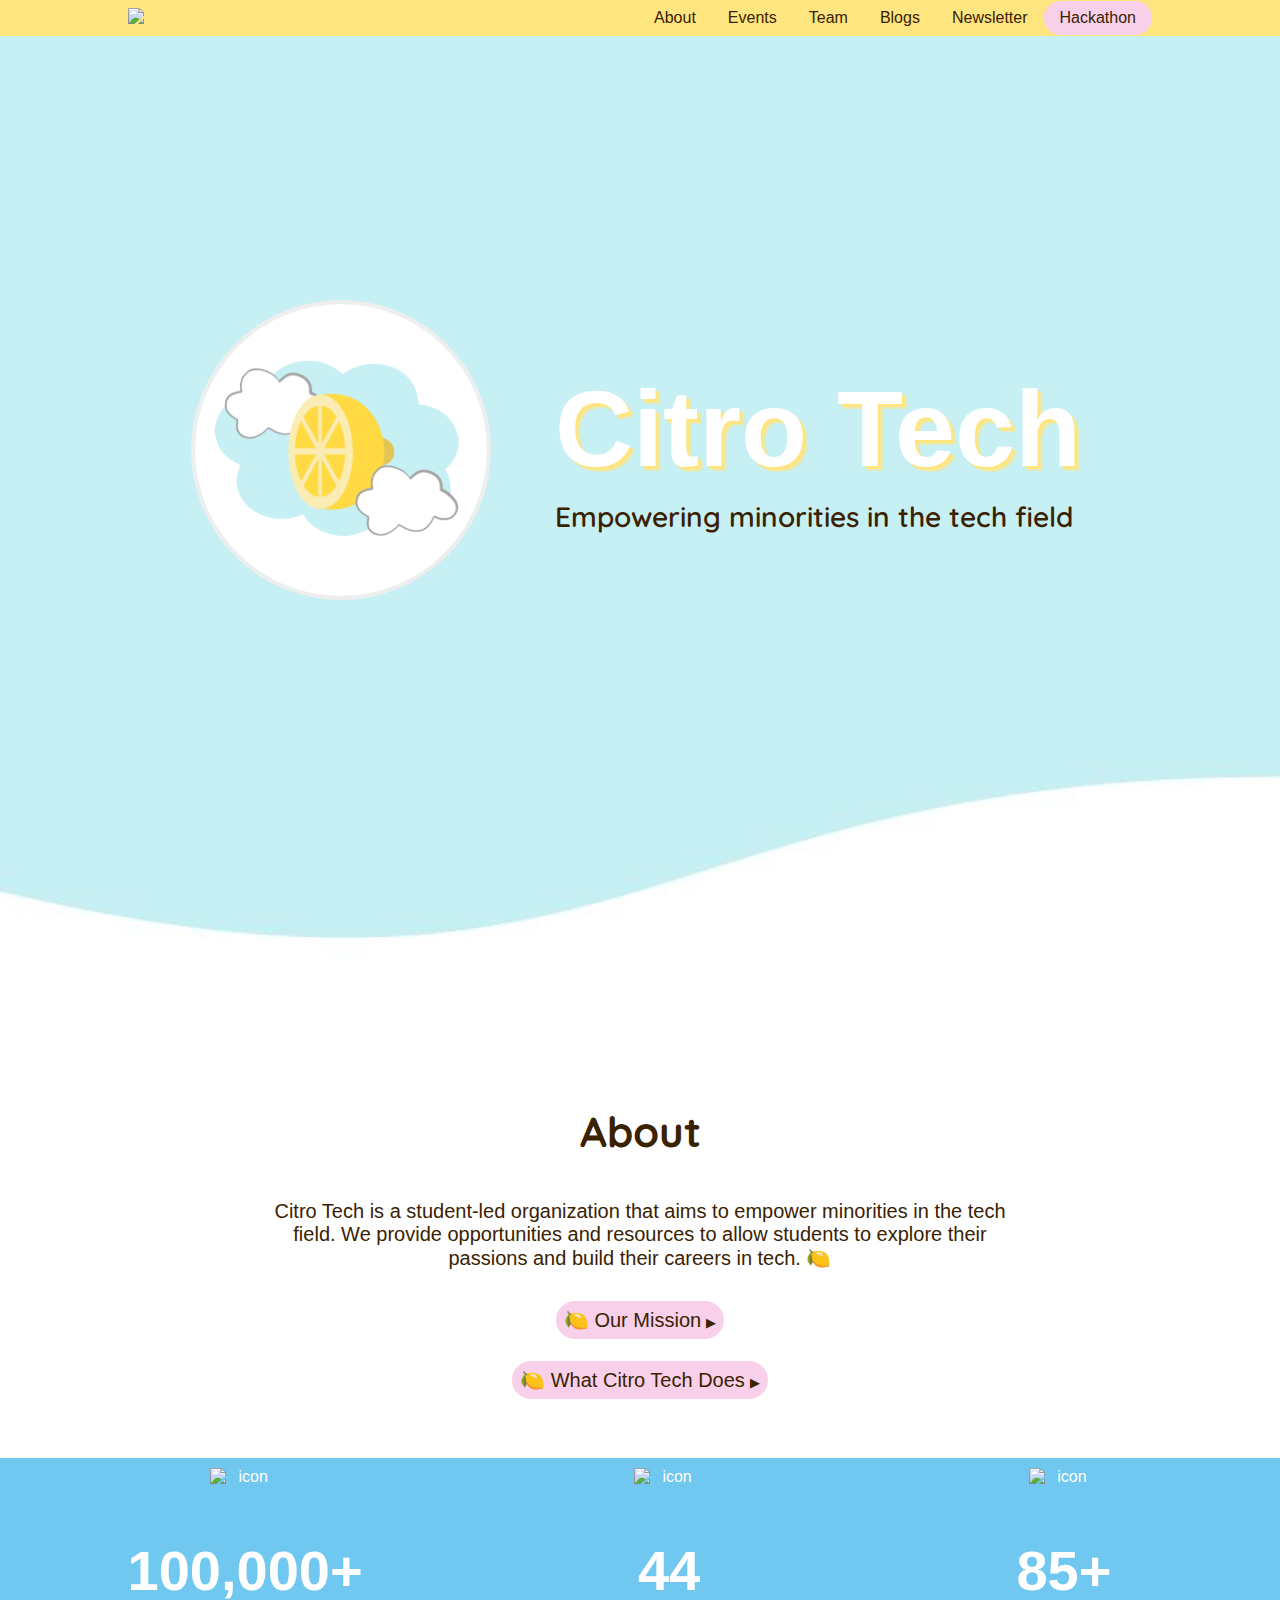
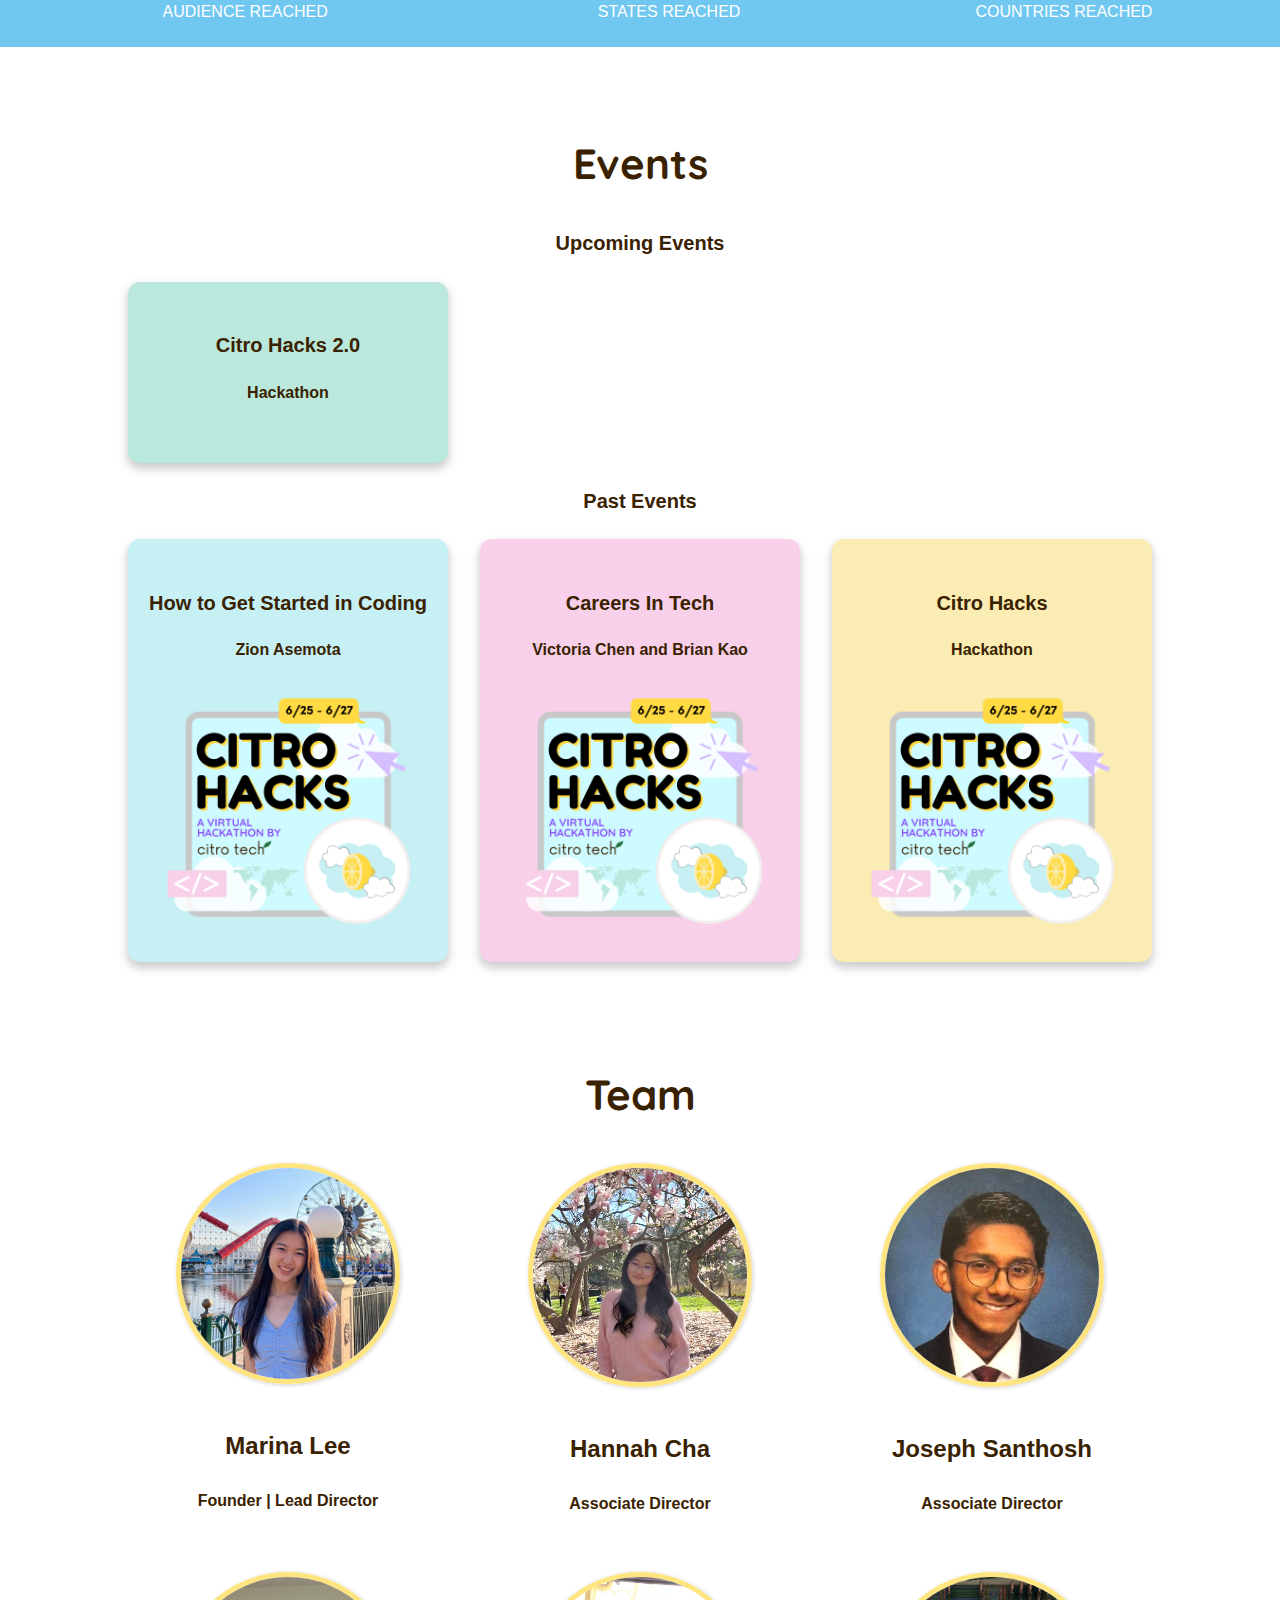
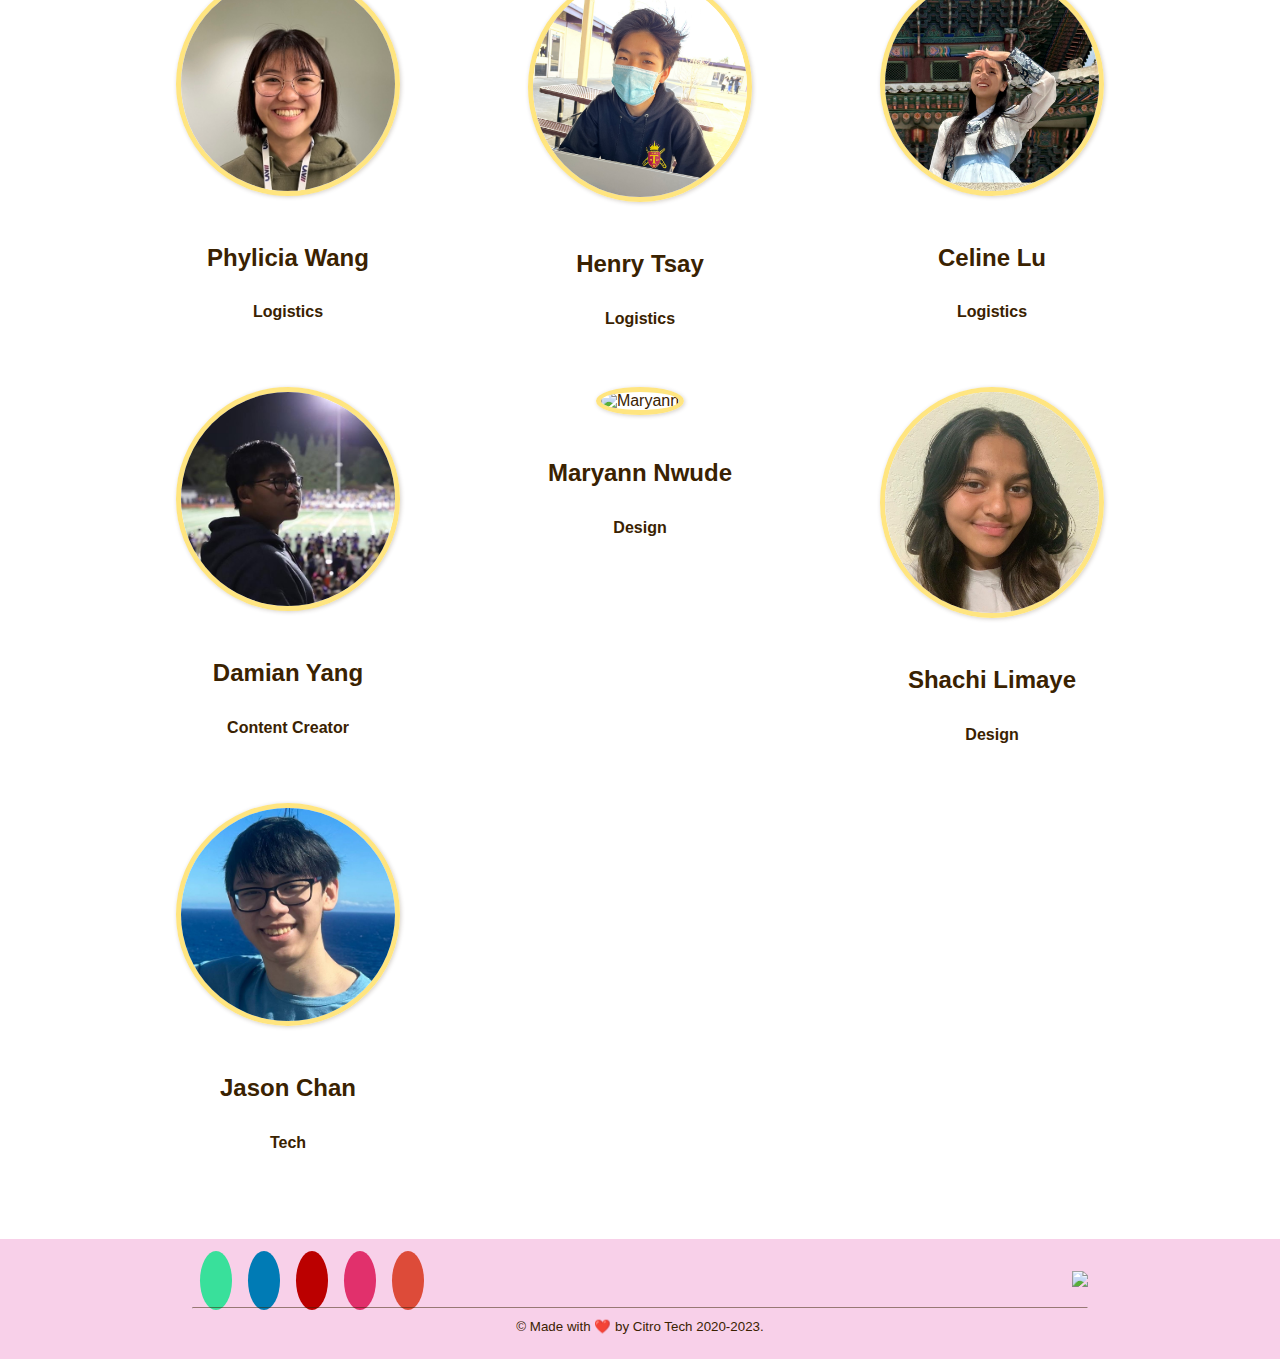
==== commit 300db033: "Fix Date" ====
--- a/index.html
+++ b/index.html
@@ -179,30 +179,37 @@
       <h3>Events</h3>
       <h4>Upcoming Events</h4>
       <div class="grid-container">
-        <div class="prize-holder green">
-          <h4>Citro Hacks 2.0</h4>
-          <h5>Hackathon</h5>
-          <img src="" />
-        </div>
-       
+        <a href="/citrohacks/index.html" target="_blank" class="prize-holder green">
+          <div>
+            <h4>Citro Hacks 2.0</h4>
+            <h5>Hackathon</h5>
+            <img src="" />
+          </div>
+        </a>
       </div>
       <h4>Past Events</h4>
       <div class="grid-container">
-        <div class="prize-holder blue">
-          <h4>How to Get Started in Coding</h4>
-          <h5>Zion Asemota</h5>
-          <img src="images/citro_hacks_1.png" />
-        </div>
-        <div class="prize-holder pink">
-          <h4>Careers In Tech</h4>
-          <h5>Victoria Chen and Brian Kao</h5>
-          <img src="images/citro_hacks_1.png" />
-        </div>
-        <div class="prize-holder yellow">
-          <h4>Citro Hacks</h4>
-          <h5>Hackathon</h5>
-          <img src="images/citro_hacks_1.png" />
-        </div>
+        <a href="/citrohacks/2021/index.html" target="_blank" class="prize-holder blue">
+          <div>
+            <h4>How to Get Started in Coding</h4>
+            <h5>Zion Asemota</h5>
+            <img src="images/citro_hacks_1.png" />
+          </div>
+        </a>
+        <a href="/citrohacks/2021/index.html" target="_blank" class="prize-holder pink">
+          <div>
+            <h4>Careers In Tech</h4>
+            <h5>Victoria Chen and Brian Kao</h5>
+            <img src="images/citro_hacks_1.png" />
+          </div>
+        </a>
+        <a href="/citrohacks/2021/index.html" target="_blank" class="prize-holder yellow">
+          <div>
+            <h4>Citro Hacks</h4>
+            <h5>Hackathon</h5>
+            <img src="images/citro_hacks_1.png" />
+          </div>
+        </a>
       </div>
     </section>
     <section id="team">
@@ -306,7 +313,7 @@
       </section>
       <hr />
       <section class="copyright">
-        <small>© Made with ❤️ by Citro Tech 2020-2021.</small>
+        <small>© Made with ❤️ by Citro Tech 2020-2023.</small>
       </section>
     </footer>
     <script src="scripts/scroll.js"></script>
--- a/style.css
+++ b/style.css
@@ -624,6 +624,10 @@
   -webkit-box-shadow: 0px 5px 10px 1px #ccc;
 }
 
+.prize-holder:hover {
+  transform: scale(1.02)
+}
+
 .yellow {
   background-color: #faecb2;
 }
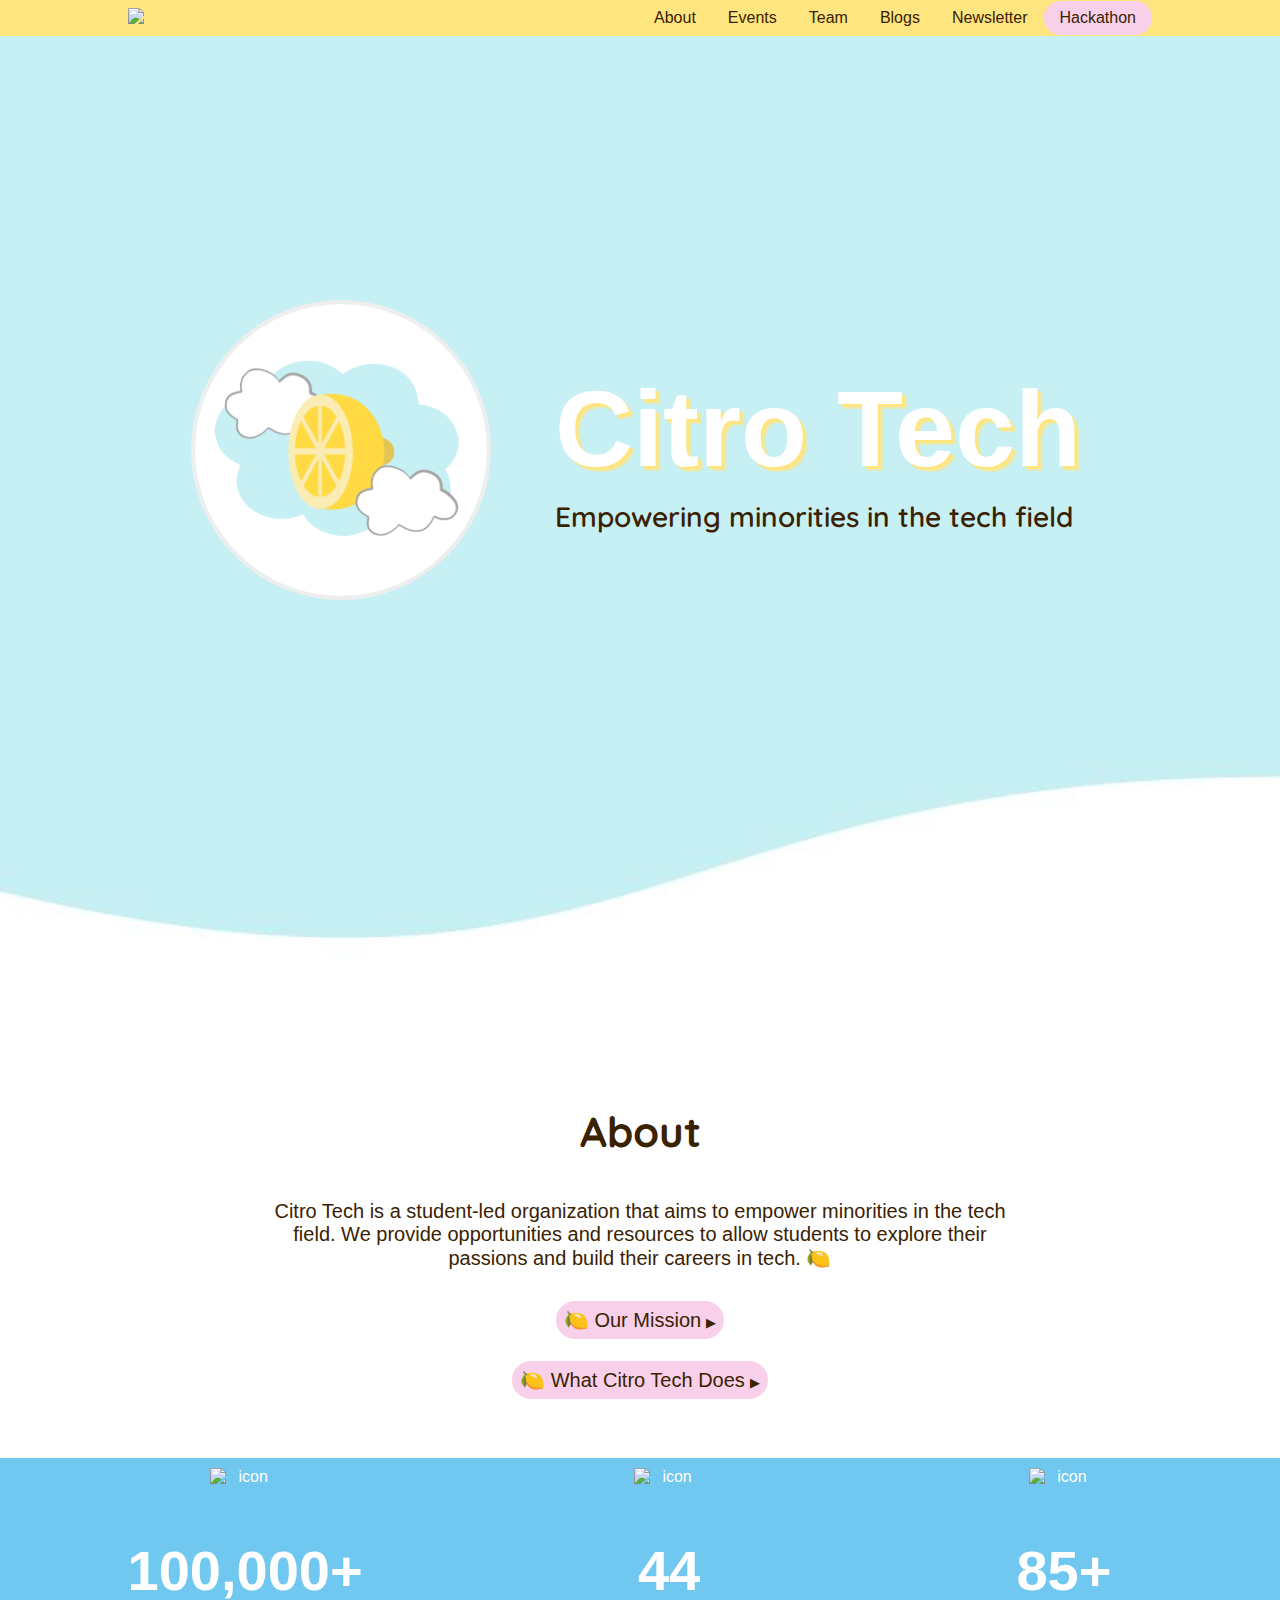
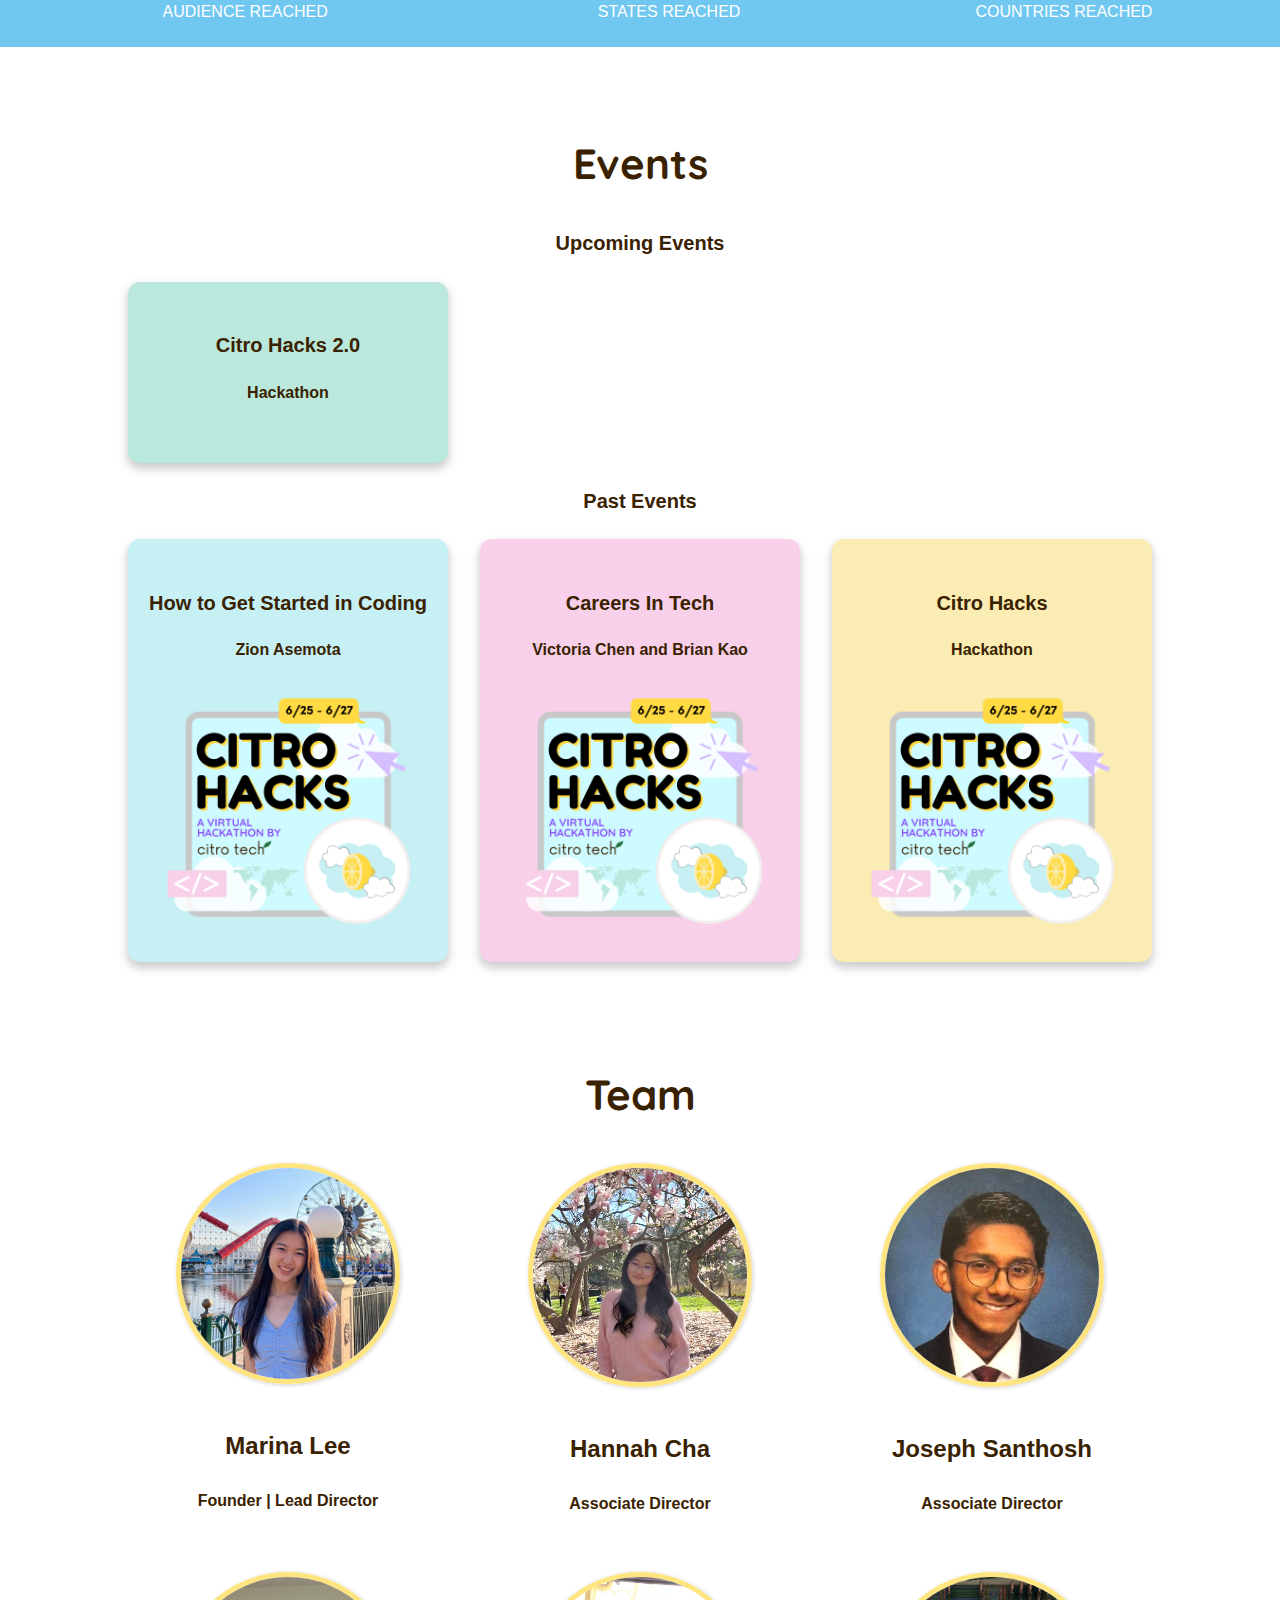
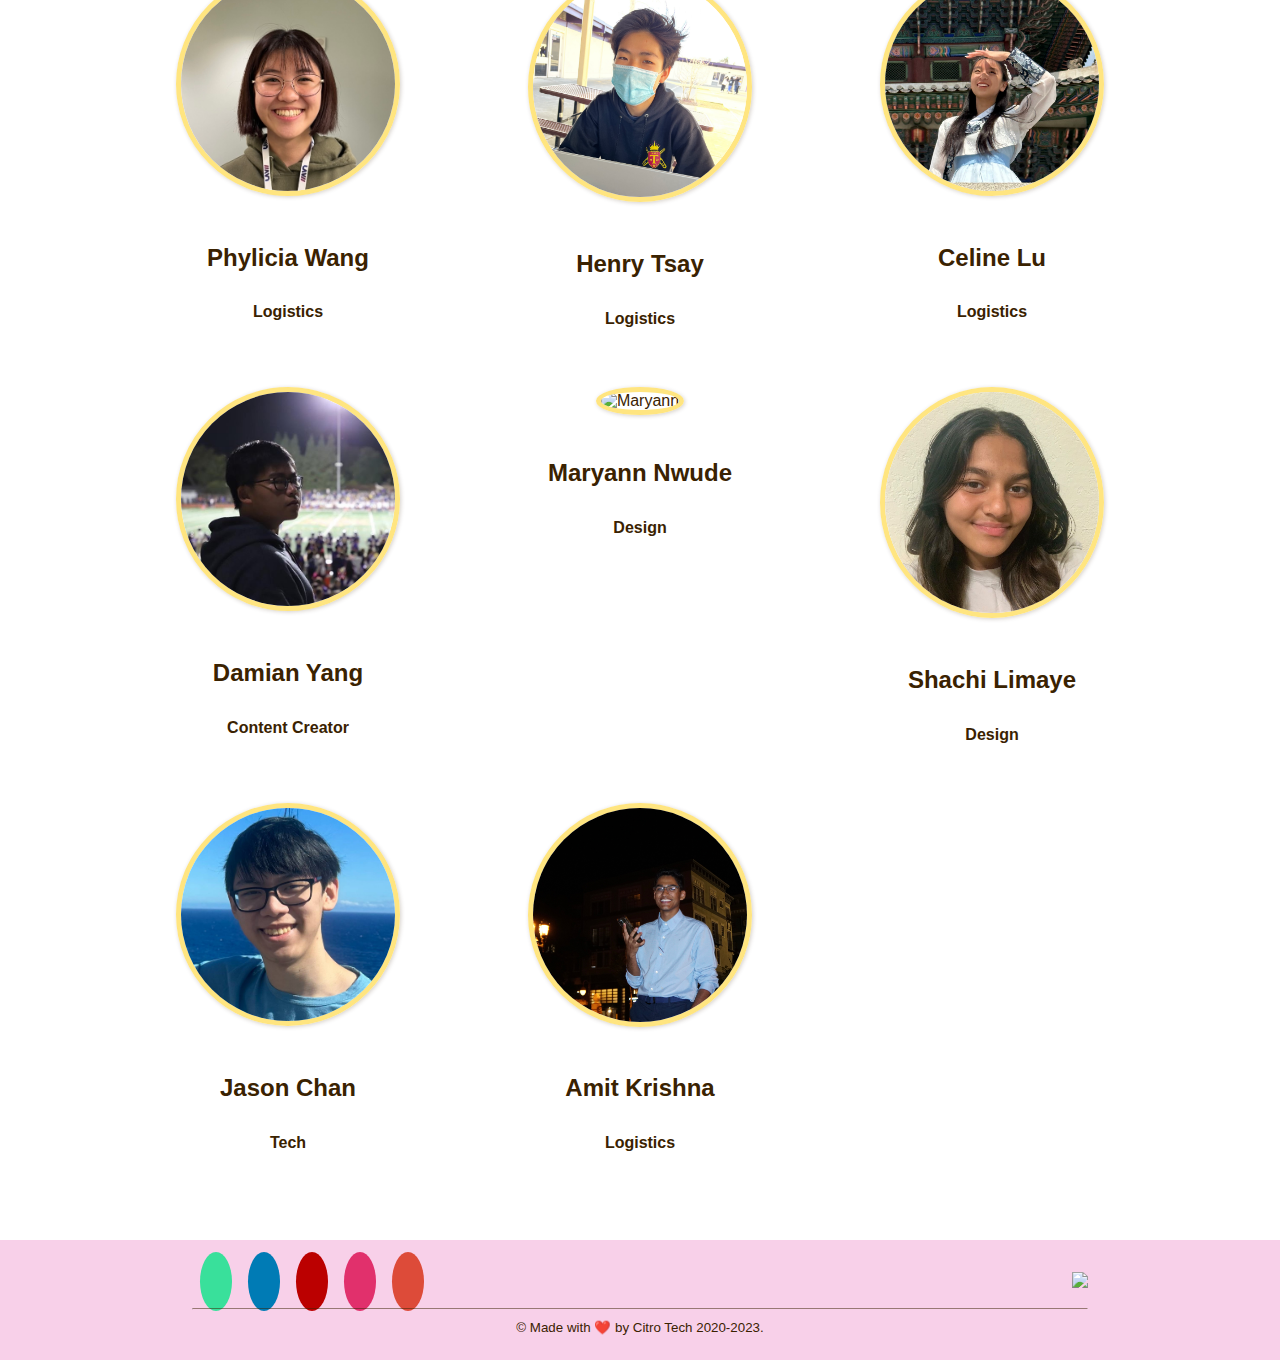
==== commit 3ab74277: "added Amit Krishna" ====
--- a/index.html
+++ b/index.html
@@ -271,6 +271,11 @@
           <h4>Jason Chan</h4>
           <h5>Tech</h5>
         </div>
+        <div class="team-member animate-on-scroll">
+          <img src="../../images/members/amit.jpg" alt="Amit" />
+          <h4>Amit Krishna</h4>
+          <h5>Logistics</h5>
+        </div>
       </div>
     </section>
     <footer>
@@ -302,7 +307,7 @@
           ></a>
           <a
             class="social-buttons"
-            href="mailto:teamcitrotech@gmail.com"
+            href="mailto:info@citro.tech"
             target="_blank"
             ><i class="far fa-envelope"></i
           ></a>
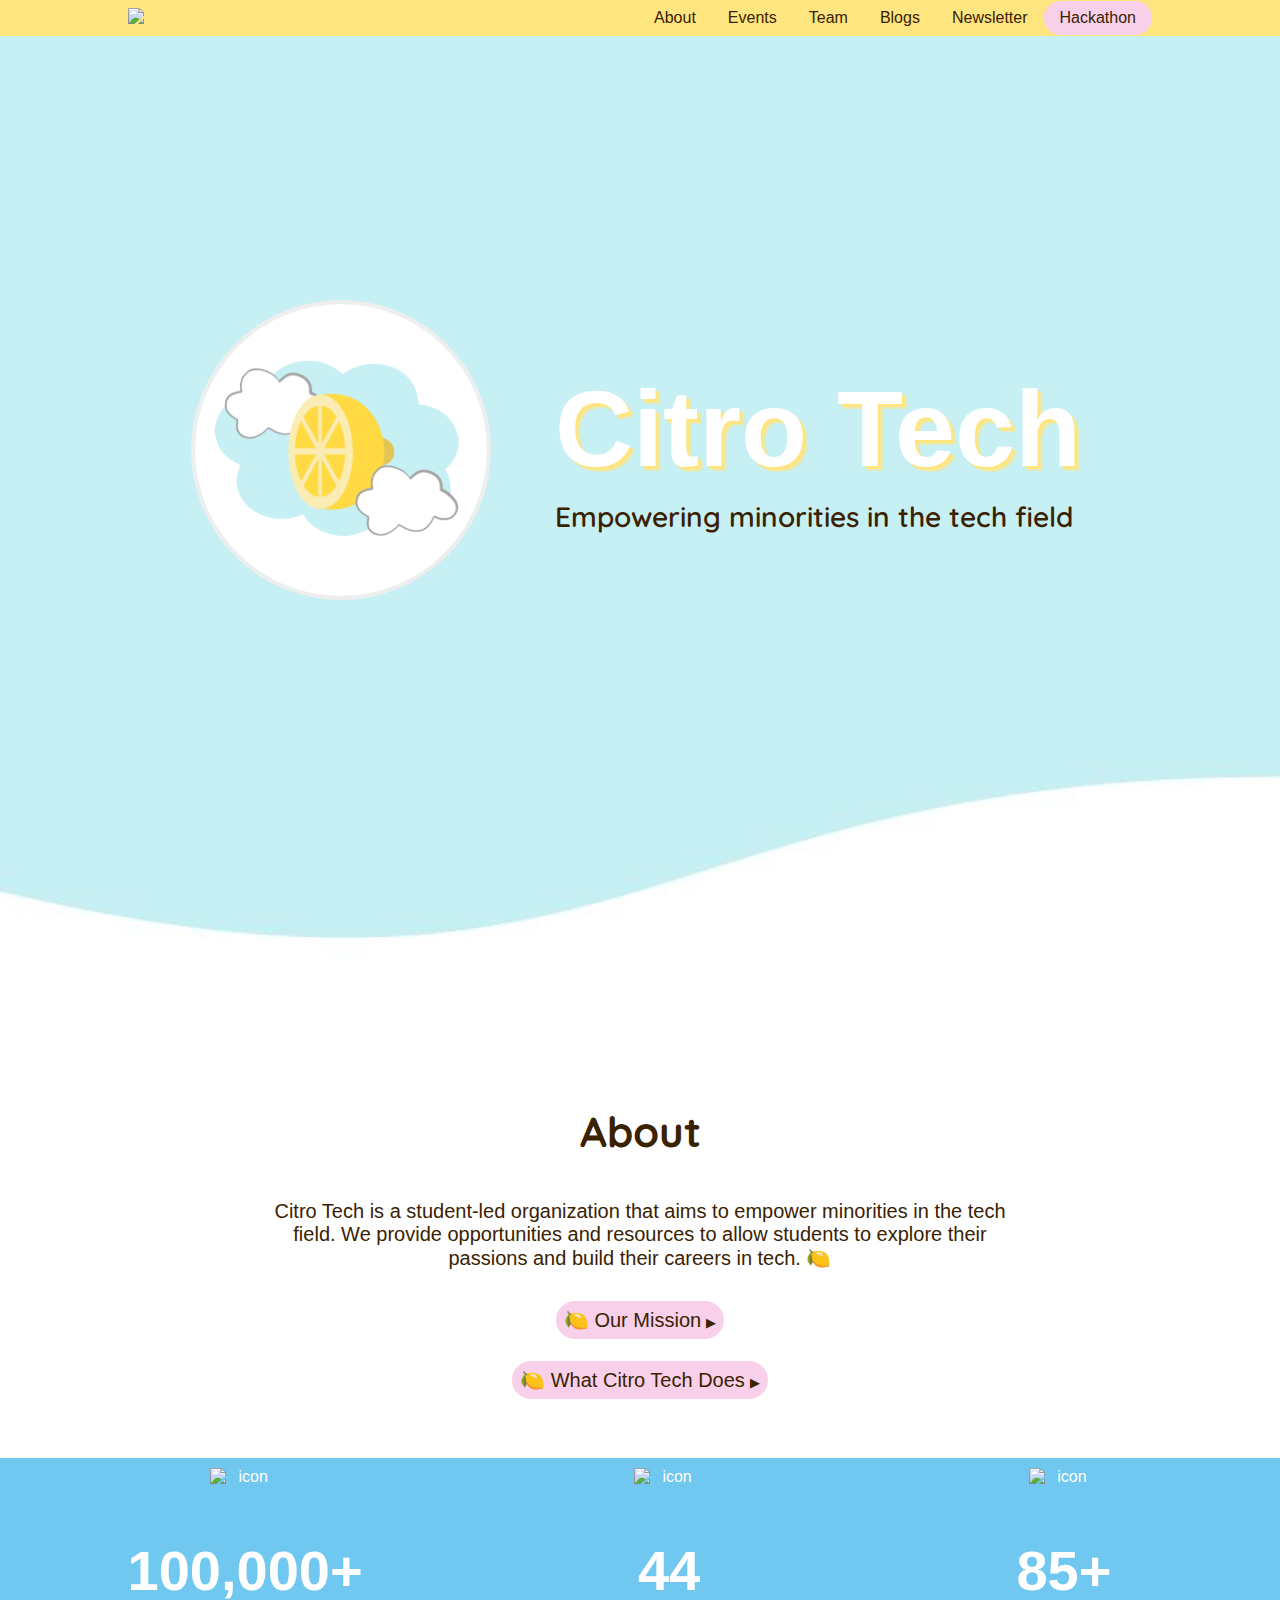
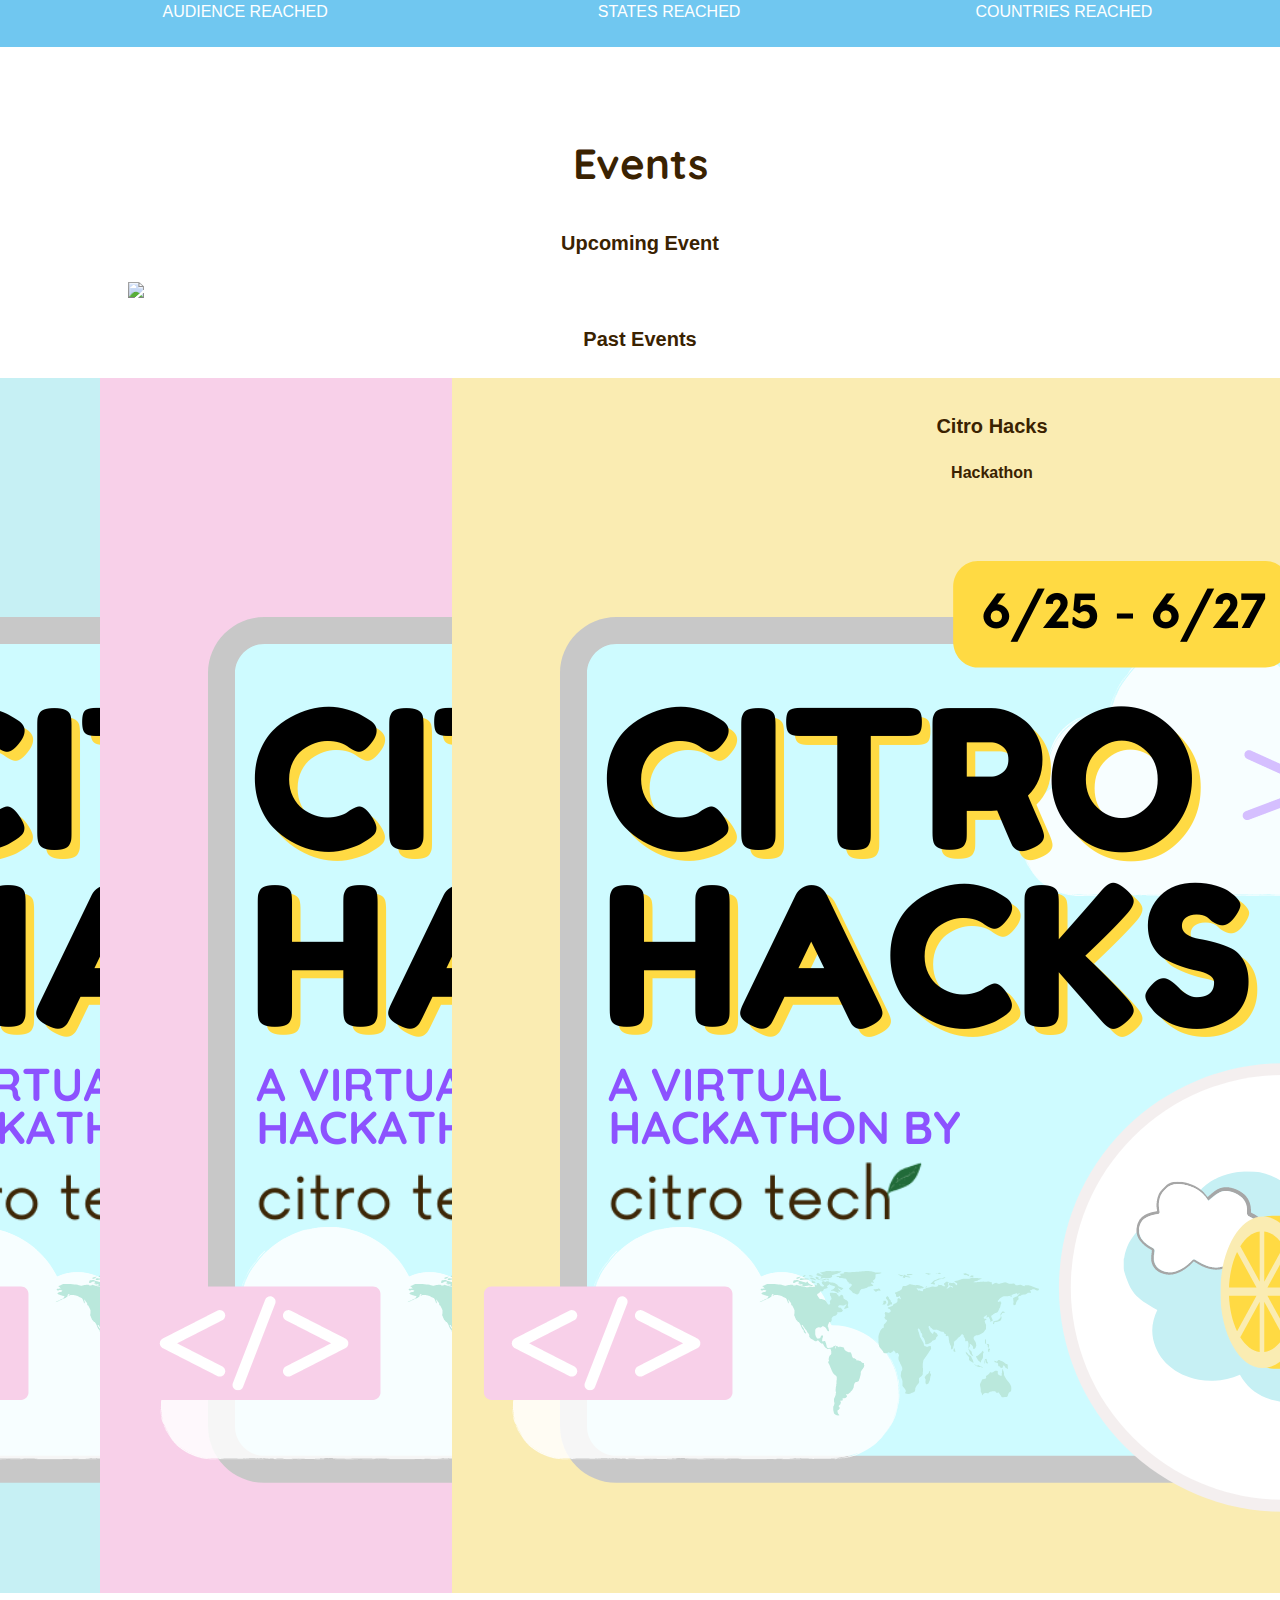
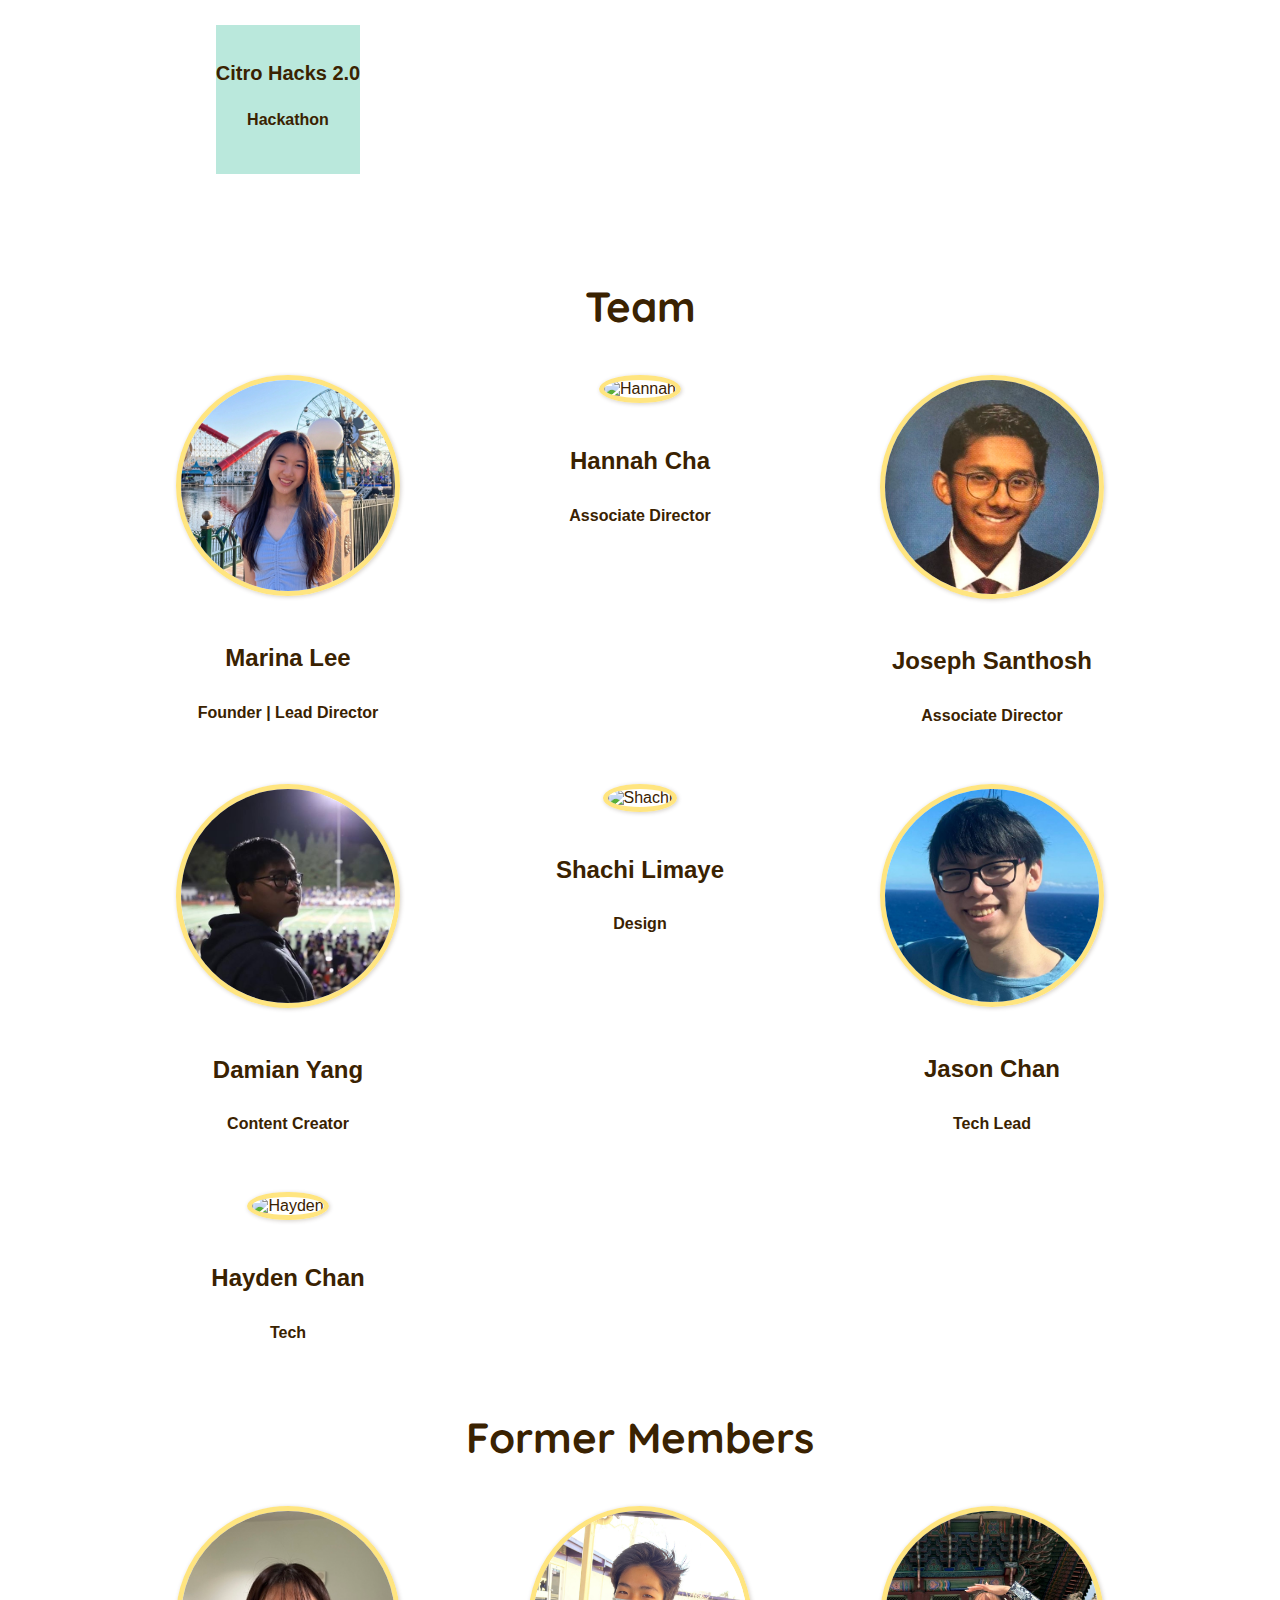
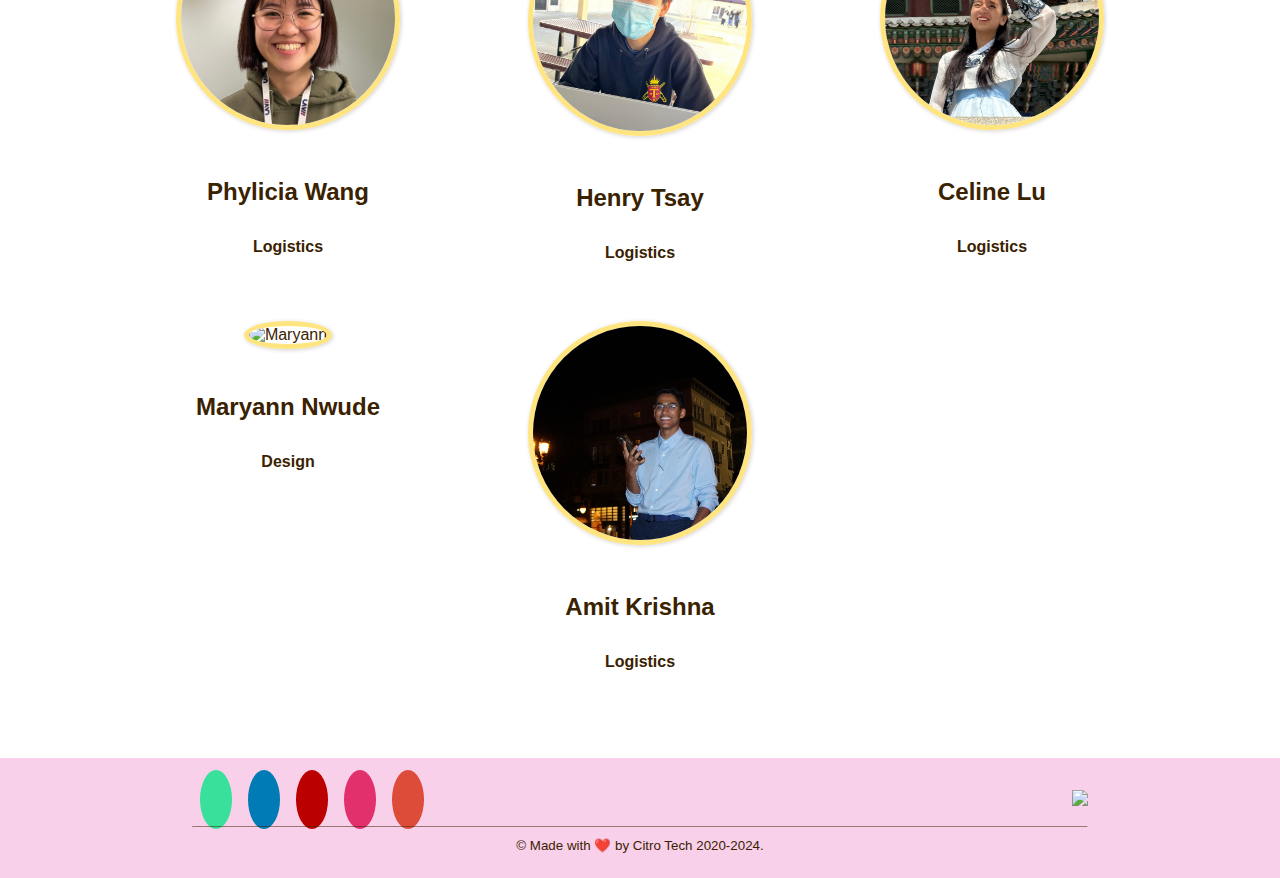
==== commit be4d6e85: "Fixed Footer" ====
--- a/index.html
+++ b/index.html
@@ -150,8 +150,7 @@
             Developers, and Outreach. We work on articles, short videos, and
             research projects with insightful info. We also publish a newsletter
             every 2 weeks with internship opportunities, learning resources, and
-            event updates. Lastly, our grand plan is Citro Hacks, an
-            all-inclusive and unforgettable hackathon coming in 2021!
+            event updates.
           </p>
         </div>
       </div>
@@ -177,37 +176,44 @@
     </section>
     <section id="events">
       <h3>Events</h3>
-      <h4>Upcoming Events</h4>
-      <div class="grid-container">
-        <a href="/citrohacks/index.html" target="_blank" class="prize-holder green">
-          <div>
-            <h4>Citro Hacks 2.0</h4>
-            <h5>Hackathon</h5>
-            <img src="" />
-          </div>
-        </a>
+      <h4>Upcoming Event</h4>
+      <div class="grid-container-upcoming" id = "grid-container-img">
+         <!--<div class="event-holder purple">
+          <h4>Citro Talks</h4>
+          <h5>College Advice Panel <br> July 30, 2024 &nbsp 7:30  pm - 8:30pm PST</h5>
+        </div>
+        -->
+        <img src="images/citrotalks2024/citrotalks2024.png" />
+        
       </div>
       <h4>Past Events</h4>
       <div class="grid-container">
-        <a href="/citrohacks/2021/index.html" target="_blank" class="prize-holder blue">
+        <a href="/citrohacks/2021/index.html" class="event-holder blue">
           <div>
             <h4>How to Get Started in Coding</h4>
             <h5>Zion Asemota</h5>
             <img src="images/citro_hacks_1.png" />
           </div>
         </a>
-        <a href="/citrohacks/2021/index.html" target="_blank" class="prize-holder pink">
+        <a href="/citrohacks/2021/index.html" class="event-holder pink">
           <div>
             <h4>Careers In Tech</h4>
             <h5>Victoria Chen and Brian Kao</h5>
             <img src="images/citro_hacks_1.png" />
           </div>
         </a>
-        <a href="/citrohacks/2021/index.html" target="_blank" class="prize-holder yellow">
+        <a href="/citrohacks/2021/index.html" class="event-holder yellow">
           <div>
             <h4>Citro Hacks</h4>
             <h5>Hackathon</h5>
             <img src="images/citro_hacks_1.png" />
+          </div>
+        </a>
+        <a href="/citrohacks/index.html" class="event-holder green">
+          <div>
+            <h4>Citro Hacks 2.0</h4>
+            <h5>Hackathon</h5>
+            <img src="" />
           </div>
         </a>
       </div>
@@ -227,7 +233,7 @@
           ></a> -->
         </div>
         <div class="team-member animate-on-scroll">
-          <img src="images/members/hannah.jpeg" alt="Hannah" />
+          <img src="images/members/hannah2024.png" alt="Hannah" />
           <h4>Hannah Cha</h4>
           <h5>Associate Director</h5>
         </div>
@@ -237,6 +243,29 @@
           <h5>Associate Director</h5>
         </div>
         <div class="team-member animate-on-scroll">
+          <img src="images/members/damyan.jpg" alt="Damian" />
+          <h4>Damian Yang</h4>
+          <h5>Content Creator</h5>
+        </div>
+        <div class="team-member animate-on-scroll">
+          <img src="images/members/shachi2024.jpg" alt="Shachi" />
+          <h4>Shachi Limaye</h4>
+          <h5>Design</h5>
+        </div>
+        <div class="team-member animate-on-scroll">
+          <img src="images/members/jason.jpg" alt="Jason" />
+          <h4>Jason Chan</h4>
+          <h5>Tech Lead</h5>
+        </div>
+        <div class="team-member animate-on-scroll">
+          <img src="images/members/hayden.png" alt="Hayden" />
+          <h4>Hayden Chan</h4>
+          <h5>Tech</h5>
+        </div>
+      </div>
+      <h3>Former Members</h3>
+      <div class="grid-container">
+        <div class="team-member animate-on-scroll">
           <img src="images/members/phylicia.png" alt="Phylicia" />
           <h4>Phylicia Wang</h4>
           <h5>Logistics</h5>
@@ -252,75 +281,60 @@
           <h5>Logistics</h5>
         </div>
         <div class="team-member animate-on-scroll">
-          <img src="images/members/damyan.jpg" alt="Damian" />
-          <h4>Damian Yang</h4>
-          <h5>Content Creator</h5>
-        </div>
-        <div class="team-member animate-on-scroll">
           <img src="images/members/maryann.png" alt="Maryann" />
           <h4>Maryann Nwude</h4>
           <h5>Design</h5>
         </div>
         <div class="team-member animate-on-scroll">
-          <img src="images/members/shachi.JPG" alt="Shachi" />
-          <h4>Shachi Limaye</h4>
-          <h5>Design</h5>
-        </div>
-        <div class="team-member animate-on-scroll">
-          <img src="../../images/members/jason.jpg" alt="Jason" />
-          <h4>Jason Chan</h4>
-          <h5>Tech</h5>
-        </div>
-        <div class="team-member animate-on-scroll">
-          <img src="../../images/members/amit.jpg" alt="Amit" />
+          <img src="images/members/amit.jpg" alt="Amit" />
           <h4>Amit Krishna</h4>
           <h5>Logistics</h5>
         </div>
-      </div>
-    </section>
-    <footer>
-      <section class="social-wrapper">
-        <div class="social-links">
-          <a
-            class="social-buttons"
-            href="https://linktr.ee/citrotech/"
-            target="_blank"
-            ><i class="fas fa-link"></i
-          ></a>
-          <a
-            class="social-buttons"
-            href="https://www.linkedin.com/company/citro-tech/"
-            target="_blank"
-            ><i class="fab fa-linkedin-in"></i
-          ></a>
-          <a
-            class="social-buttons"
-            href="https://www.youtube.com/channel/UC11dTdsSqNHJawj97apdhVA/featured?view_as=subscriber"
-            target="_blank"
-            ><i class="fab fa-youtube"></i
-          ></a>
-          <a
-            class="social-buttons"
-            href="https://www.instagram.com/citro.tech/"
-            target="_blank"
-            ><i class="fab fa-instagram"></i
-          ></a>
-          <a
-            class="social-buttons"
-            href="mailto:info@citro.tech"
-            target="_blank"
-            ><i class="far fa-envelope"></i
-          ></a>
-        </div>
-        <div class="logo">
-          <img id="foot-logo" src="images/citrologo.png" />
-        </div>
-      </section>
-      <hr />
-      <section class="copyright">
-        <small>© Made with ❤️ by Citro Tech 2020-2023.</small>
-      </section>
-    </footer>
+      </div> 
+    </section>
+  <footer>
+    <section class="social-wrapper">
+      <div class="social-links">
+        <a
+          class="social-buttons"
+          href="https://linktr.ee/citrotech/"
+          target="_blank"
+          ><i class="fas fa-link"></i
+        ></a>
+        <a
+          class="social-buttons"
+          href="https://www.linkedin.com/company/citro-tech/"
+          target="_blank"
+          ><i class="fab fa-linkedin-in"></i
+        ></a>
+        <a
+          class="social-buttons"
+          href="https://www.youtube.com/channel/UC11dTdsSqNHJawj97apdhVA/featured?view_as=subscriber"
+          target="_blank"
+          ><i class="fab fa-youtube"></i
+        ></a>
+        <a
+          class="social-buttons"
+          href="https://www.instagram.com/citro.tech/"
+          target="_blank"
+          ><i class="fab fa-instagram"></i
+        ></a>
+        <a
+          class="social-buttons"
+          href="mailto:info@citro.tech"
+          target="_blank"
+          ><i class="far fa-envelope"></i
+        ></a>
+      </div>
+      <div class="logo">
+        <img id="foot-logo" src="images/citrologo.png" />
+      </div>
+    </section>
+    <hr />
+    <section class="copyright">
+      <small>© Made with ❤️ by Citro Tech 2020-2024.</small>
+    </section>
+  </footer>
     <script src="scripts/scroll.js"></script>
     <script src="scripts/navbarscript.js"></script>
     <script src="scripts/collapsible.js"></script>
--- a/style.css
+++ b/style.css
@@ -689,6 +689,9 @@
 .grid-container h5 {
   font-size: 16px;
 }
+.grid-container h6 {
+  font-size: 10px;
+}
 .team-member {
   text-align: center;
 }
